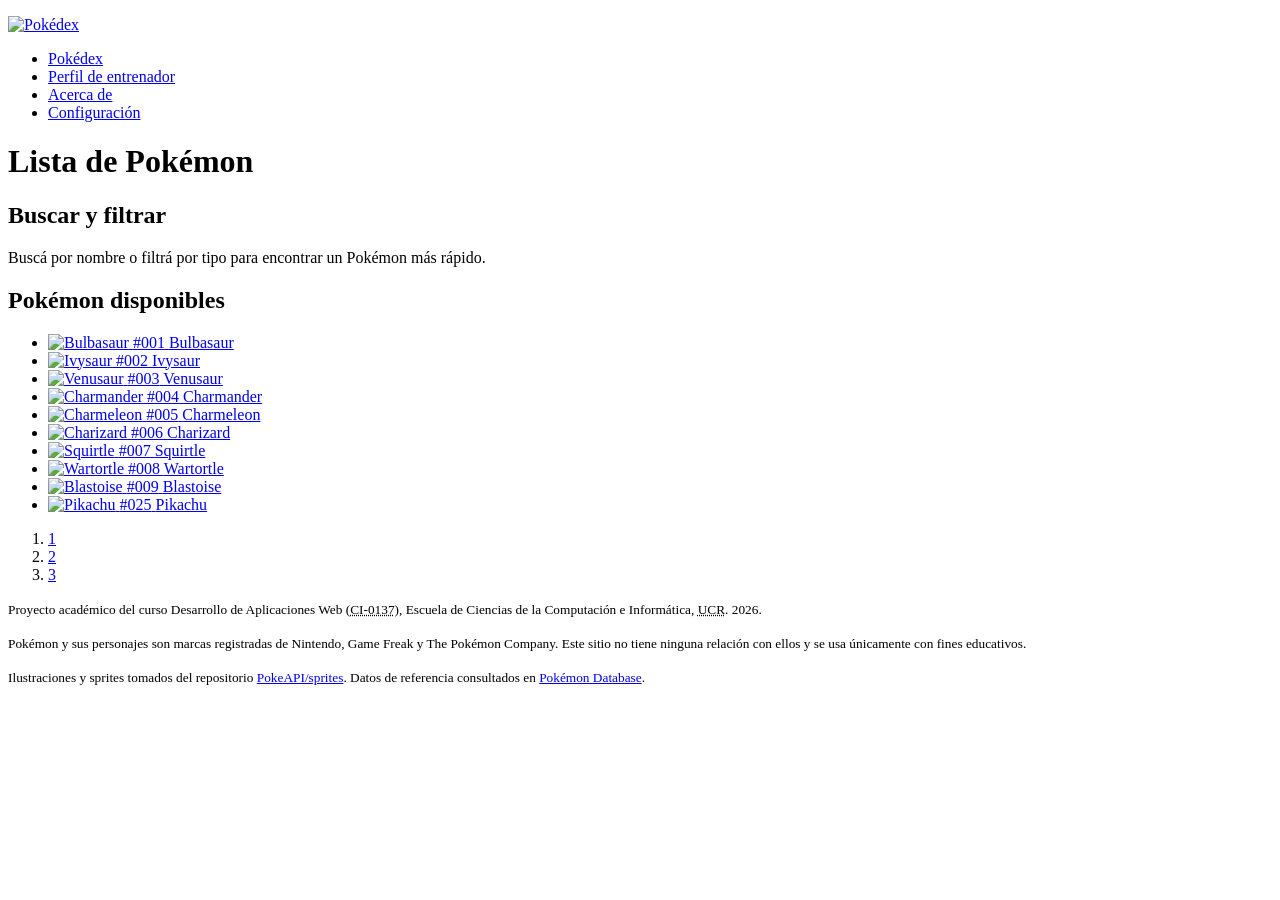
==== index.html @ 05eb09c8 "Merge remote-tracking branch 'upstream/main'" ====
<!DOCTYPE html>
<html lang="es">

<head>
  <meta charset="UTF-8">
  <meta name="viewport" content="width=device-width, initial-scale=1">
  <title>Pokédex - Lista de Pokémon</title>

  <!-- Favicon en tres formatos: SVG y PNG se declaran aquí; el .ico vive en la raíz y el navegador lo pide solo, sin <link> -->
  <link rel="icon" type="image/svg+xml" href="assets/pokeball.svg">
  <link rel="icon" type="image/png" href="assets/pokeball.png">
</head>

<body>
  <header>
    <p>
      <a class="logo" href="./">
        <img src="assets/logo-pokedex.svg" alt="Pokédex" width="240" height="64">
      </a>
    </p>

    <nav>
      <!-- Enlaces de navegación principal del sitio -->
      <ul>
        <li><a href="./" accesskey="p">Pokédex</a></li>
        <li><a href="perfil-entrenador.html">Perfil de entrenador</a></li>
        <li><a href="acerca-de.html">Acerca de</a></li>
        <li><a href="configuracion.html">Configuración</a></li>
      </ul>
    </nav>
  </header>

  <main>
    <h1>Lista de Pokémon</h1>

    <section id="buscador">
      <h2>Buscar y filtrar</h2>
      <p>Buscá por nombre o filtrá por tipo para encontrar un Pokémon más rápido.</p>
      <!-- Aqui va el formulario -->
      </search>
    </section>

    <section id="lista-pokemon">
      <h2>Pokémon disponibles</h2>

      <!-- Lista no ordenada: cada tarjeta es un enlace con una imagen (con su alt) y el nombre del Pokémon -->
      <ul>
        <li>
          <a href="detalle-pokemon-bulbasaur.html">
            <img src="assets/bulbasaur.png" alt="Bulbasaur" width="96" height="96">
            <span>#001</span>
            <span>Bulbasaur</span>
          </a>
        </li>

        <li>
          <a href="detalle-pokemon-ivysaur.html">
            <img src="assets/ivysaur.png" alt="Ivysaur" width="96" height="96">
            <span>#002</span>
            <span>Ivysaur</span>
          </a>
        </li>

        <li>
          <a href="detalle-pokemon-venusaur.html">
            <img src="assets/venusaur.png" alt="Venusaur" width="96" height="96">
            <span>#003</span>
            <span>Venusaur</span>
          </a>
        </li>

        <li>
          <a href="detalle-pokemon-charmander.html">
            <img src="assets/charmander.png" alt="Charmander" width="96" height="96">
            <span>#004</span>
            <span>Charmander</span>
          </a>
        </li>

        <li>
          <a href="detalle-pokemon-charmeleon.html">
            <img src="assets/charmeleon.png" alt="Charmeleon" width="96" height="96">
            <span>#005</span>
            <span>Charmeleon</span>
          </a>
        </li>

        <li>
          <a href="detalle-pokemon-charizard.html">
            <img src="assets/charizard.png" alt="Charizard" width="96" height="96">
            <span>#006</span>
            <span>Charizard</span>
          </a>
        </li>

        <li>
          <a href="detalle-pokemon-squirtle.html">
            <img src="assets/squirtle.png" alt="Squirtle" width="96" height="96">
            <span>#007</span>
            <span>Squirtle</span>
          </a>
        </li>

        <li>
          <a href="detalle-pokemon-wartortle.html">
            <img src="assets/wartortle.png" alt="Wartortle" width="96" height="96">
            <span>#008</span>
            <span>Wartortle</span>
          </a>
        </li>

        <li>
          <a href="detalle-pokemon-blastoise.html">
            <img src="assets/blastoise.png" alt="Blastoise" width="96" height="96">
            <span>#009</span>
            <span>Blastoise</span>
          </a>
        </li>

        <li>
          <a href="detalle-pokemon-pikachu.html">
            <img src="assets/pikachu.png" alt="Pikachu" width="96" height="96">
            <span>#025</span>
            <span>Pikachu</span>
          </a>
        </li>
      </ul>
    </section>

    <nav id="paginacion">
      <!-- Lista ordenada: a diferencia de la de arriba, aquí el orden sí importa -->
      <ol>
        <li><a href="./">1</a></li>
        <li><a href="#">2</a></li>
        <li><a href="#">3</a></li>
      </ol>
    </nav>
  </main>

  <footer>
    <!-- Elementos de texto con semántica especial: <abbr> marca una sigla junto a su expansión (title) y <time> da una fecha en formato legible por máquina (datetime) -->
    <p><small>Proyecto académico del curso Desarrollo de Aplicaciones Web
        (<abbr title="Curso de Informática 0137">CI-0137</abbr>),
        Escuela de Ciencias de la Computación e Informática,
        <abbr title="Universidad de Costa Rica">UCR</abbr>.
        <time datetime="2026">2026</time>.</small></p>

    <p><small>Pokémon y sus personajes son marcas registradas de Nintendo,
        Game Freak y The Pokémon Company. Este sitio no tiene ninguna relación con
        ellos y se usa únicamente con fines educativos.</small></p>

    <!-- Enlaces externos: target="_blank" abre en pestaña nueva y rel="noopener" evita que esa pestaña controle esta página -->
    <p><small>Ilustraciones y sprites tomados del repositorio
        <a href="https://github.com/PokeAPI/sprites" target="_blank" rel="noopener">PokeAPI/sprites</a>.
        Datos de referencia consultados en
        <a href="https://pokemondb.net/" target="_blank" rel="noopener">Pokémon Database</a>.</small></p>
  </footer>

</body>

</html>
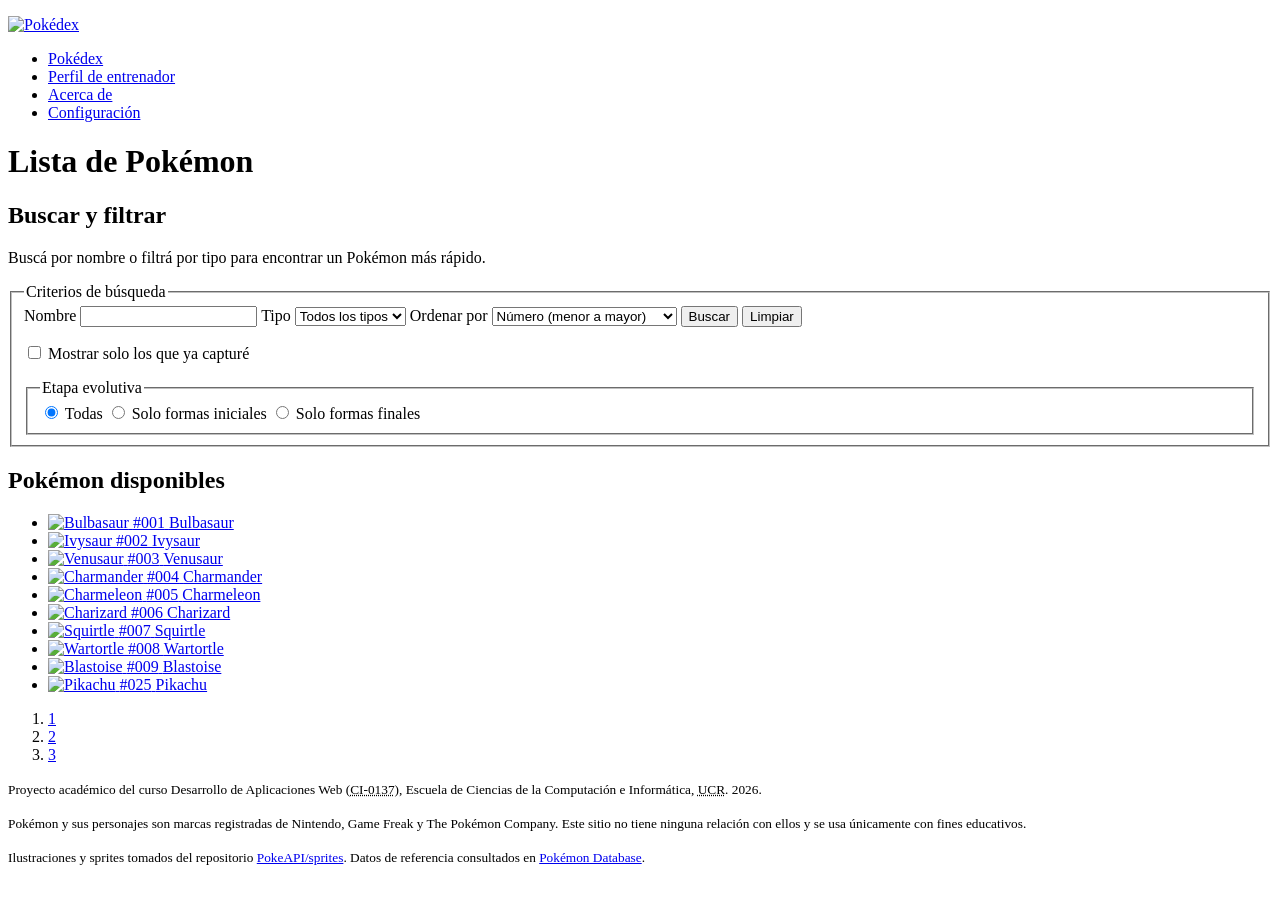
==== commit 7d27a182: "Merge remote-tracking branch 'upstream/main'" ====
--- a/index.html
+++ b/index.html
@@ -6,12 +6,13 @@
   <meta name="viewport" content="width=device-width, initial-scale=1">
   <title>Pokédex - Lista de Pokémon</title>
 
-  <!-- Favicon en tres formatos: SVG y PNG se declaran aquí; el .ico vive en la raíz y el navegador lo pide solo, sin <link> -->
   <link rel="icon" type="image/svg+xml" href="assets/pokeball.svg">
   <link rel="icon" type="image/png" href="assets/pokeball.png">
+  <!-- favicon.ico vive en la raiz: el navegador lo pide solo, sin <link> -->
 </head>
 
 <body>
+
   <header>
     <p>
       <a class="logo" href="./">
@@ -20,7 +21,6 @@
     </p>
 
     <nav>
-      <!-- Enlaces de navegación principal del sitio -->
       <ul>
         <li><a href="./" accesskey="p">Pokédex</a></li>
         <li><a href="perfil-entrenador.html">Perfil de entrenador</a></li>
@@ -36,100 +36,150 @@
     <section id="buscador">
       <h2>Buscar y filtrar</h2>
       <p>Buscá por nombre o filtrá por tipo para encontrar un Pokémon más rápido.</p>
-      <!-- Aqui va el formulario -->
+
+      <search>
+        <form class="buscador" action="./" method="get">
+          <fieldset>
+            <legend>Criterios de búsqueda</legend>
+
+            <label for="nombre">Nombre</label>
+            <input type="search" id="nombre" name="nombre">
+
+            <label for="tipo">Tipo</label>
+            <select id="tipo" name="tipo">
+              <option value="">Todos los tipos</option>
+              <option value="planta">Planta</option>
+              <option value="fuego">Fuego</option>
+              <option value="agua">Agua</option>
+              <option value="electrico">Eléctrico</option>
+              <option value="veneno">Veneno</option>
+              <option value="volador">Volador</option>
+            </select>
+
+            <label for="orden">Ordenar por</label>
+            <select id="orden" name="orden">
+              <option value="numero-asc" selected>Número (menor a mayor)</option>
+              <option value="numero-desc">Número (mayor a menor)</option>
+              <option value="nombre-asc">Nombre (A-Z)</option>
+              <option value="nombre-desc">Nombre (Z-A)</option>
+              <option value="tamano-desc">Tamaño (más alto primero)</option>
+              <option value="tamano-asc">Tamaño (más bajo primero)</option>
+            </select>
+
+            <button type="submit">Buscar</button>
+            <button type="reset">Limpiar</button>
+
+            <p>
+              <input type="checkbox" id="solo-capturados" name="solo-capturados" value="si">
+              <label for="solo-capturados">Mostrar solo los que ya capturé</label>
+            </p>
+
+            <fieldset>
+              <legend>Etapa evolutiva</legend>
+
+              <input type="radio" id="etapa-todas" name="etapa" value="todas" checked>
+              <label for="etapa-todas">Todas</label>
+
+              <input type="radio" id="etapa-inicial" name="etapa" value="inicial">
+              <label for="etapa-inicial">Solo formas iniciales</label>
+
+              <input type="radio" id="etapa-final" name="etapa" value="final">
+              <label for="etapa-final">Solo formas finales</label>
+            </fieldset>
+          </fieldset>
+        </form>
       </search>
     </section>
 
     <section id="lista-pokemon">
       <h2>Pokémon disponibles</h2>
 
-      <!-- Lista no ordenada: cada tarjeta es un enlace con una imagen (con su alt) y el nombre del Pokémon -->
-      <ul>
-        <li>
-          <a href="detalle-pokemon-bulbasaur.html">
-            <img src="assets/bulbasaur.png" alt="Bulbasaur" width="96" height="96">
-            <span>#001</span>
-            <span>Bulbasaur</span>
-          </a>
-        </li>
-
-        <li>
-          <a href="detalle-pokemon-ivysaur.html">
-            <img src="assets/ivysaur.png" alt="Ivysaur" width="96" height="96">
-            <span>#002</span>
-            <span>Ivysaur</span>
-          </a>
-        </li>
-
-        <li>
-          <a href="detalle-pokemon-venusaur.html">
-            <img src="assets/venusaur.png" alt="Venusaur" width="96" height="96">
-            <span>#003</span>
-            <span>Venusaur</span>
-          </a>
-        </li>
-
-        <li>
-          <a href="detalle-pokemon-charmander.html">
-            <img src="assets/charmander.png" alt="Charmander" width="96" height="96">
-            <span>#004</span>
-            <span>Charmander</span>
-          </a>
-        </li>
-
-        <li>
-          <a href="detalle-pokemon-charmeleon.html">
-            <img src="assets/charmeleon.png" alt="Charmeleon" width="96" height="96">
-            <span>#005</span>
-            <span>Charmeleon</span>
-          </a>
-        </li>
-
-        <li>
-          <a href="detalle-pokemon-charizard.html">
-            <img src="assets/charizard.png" alt="Charizard" width="96" height="96">
-            <span>#006</span>
-            <span>Charizard</span>
-          </a>
-        </li>
-
-        <li>
-          <a href="detalle-pokemon-squirtle.html">
-            <img src="assets/squirtle.png" alt="Squirtle" width="96" height="96">
-            <span>#007</span>
-            <span>Squirtle</span>
-          </a>
-        </li>
-
-        <li>
-          <a href="detalle-pokemon-wartortle.html">
-            <img src="assets/wartortle.png" alt="Wartortle" width="96" height="96">
-            <span>#008</span>
-            <span>Wartortle</span>
-          </a>
-        </li>
-
-        <li>
-          <a href="detalle-pokemon-blastoise.html">
-            <img src="assets/blastoise.png" alt="Blastoise" width="96" height="96">
-            <span>#009</span>
-            <span>Blastoise</span>
-          </a>
-        </li>
-
-        <li>
-          <a href="detalle-pokemon-pikachu.html">
-            <img src="assets/pikachu.png" alt="Pikachu" width="96" height="96">
-            <span>#025</span>
-            <span>Pikachu</span>
+      <ul class="pokemon-list">
+        <li class="pokemon-card">
+          <a class="pokemon-card__link" href="detalle-pokemon-bulbasaur.html">
+            <img class="pokemon-card__image" src="assets/bulbasaur.png" alt="Bulbasaur" width="96" height="96">
+            <span class="pokemon-card__number">#001</span>
+            <span class="pokemon-card__name">Bulbasaur</span>
+          </a>
+        </li>
+
+        <li class="pokemon-card">
+          <a class="pokemon-card__link" href="detalle-pokemon-ivysaur.html">
+            <img class="pokemon-card__image" src="assets/ivysaur.png" alt="Ivysaur" width="96" height="96">
+            <span class="pokemon-card__number">#002</span>
+            <span class="pokemon-card__name">Ivysaur</span>
+          </a>
+        </li>
+
+        <li class="pokemon-card">
+          <a class="pokemon-card__link" href="detalle-pokemon-venusaur.html">
+            <img class="pokemon-card__image" src="assets/venusaur.png" alt="Venusaur" width="96" height="96">
+            <span class="pokemon-card__number">#003</span>
+            <span class="pokemon-card__name">Venusaur</span>
+          </a>
+        </li>
+
+        <li class="pokemon-card">
+          <a class="pokemon-card__link" href="detalle-pokemon-charmander.html">
+            <img class="pokemon-card__image" src="assets/charmander.png" alt="Charmander" width="96" height="96">
+            <span class="pokemon-card__number">#004</span>
+            <span class="pokemon-card__name">Charmander</span>
+          </a>
+        </li>
+
+        <li class="pokemon-card">
+          <a class="pokemon-card__link" href="detalle-pokemon-charmeleon.html">
+            <img class="pokemon-card__image" src="assets/charmeleon.png" alt="Charmeleon" width="96" height="96">
+            <span class="pokemon-card__number">#005</span>
+            <span class="pokemon-card__name">Charmeleon</span>
+          </a>
+        </li>
+
+        <li class="pokemon-card">
+          <a class="pokemon-card__link" href="detalle-pokemon-charizard.html">
+            <img class="pokemon-card__image" src="assets/charizard.png" alt="Charizard" width="96" height="96">
+            <span class="pokemon-card__number">#006</span>
+            <span class="pokemon-card__name">Charizard</span>
+          </a>
+        </li>
+
+        <!-- Única ficha de detalle construida en clase. Las demás quedan de ejercicio. -->
+        <li class="pokemon-card">
+          <a class="pokemon-card__link" href="detalle-pokemon-squirtle.html">
+            <img class="pokemon-card__image" src="assets/squirtle.png" alt="Squirtle" width="96" height="96">
+            <span class="pokemon-card__number">#007</span>
+            <span class="pokemon-card__name">Squirtle</span>
+          </a>
+        </li>
+
+        <li class="pokemon-card">
+          <a class="pokemon-card__link" href="detalle-pokemon-wartortle.html">
+            <img class="pokemon-card__image" src="assets/wartortle.png" alt="Wartortle" width="96" height="96">
+            <span class="pokemon-card__number">#008</span>
+            <span class="pokemon-card__name">Wartortle</span>
+          </a>
+        </li>
+
+        <li class="pokemon-card">
+          <a class="pokemon-card__link" href="detalle-pokemon-blastoise.html">
+            <img class="pokemon-card__image" src="assets/blastoise.png" alt="Blastoise" width="96" height="96">
+            <span class="pokemon-card__number">#009</span>
+            <span class="pokemon-card__name">Blastoise</span>
+          </a>
+        </li>
+
+        <li class="pokemon-card">
+          <a class="pokemon-card__link" href="detalle-pokemon-pikachu.html">
+            <img class="pokemon-card__image" src="assets/pikachu.png" alt="Pikachu" width="96" height="96">
+            <span class="pokemon-card__number">#025</span>
+            <span class="pokemon-card__name">Pikachu</span>
           </a>
         </li>
       </ul>
     </section>
 
     <nav id="paginacion">
-      <!-- Lista ordenada: a diferencia de la de arriba, aquí el orden sí importa -->
-      <ol>
+      <ol class="paginacion">
         <li><a href="./">1</a></li>
         <li><a href="#">2</a></li>
         <li><a href="#">3</a></li>
@@ -138,7 +188,6 @@
   </main>
 
   <footer>
-    <!-- Elementos de texto con semántica especial: <abbr> marca una sigla junto a su expansión (title) y <time> da una fecha en formato legible por máquina (datetime) -->
     <p><small>Proyecto académico del curso Desarrollo de Aplicaciones Web
         (<abbr title="Curso de Informática 0137">CI-0137</abbr>),
         Escuela de Ciencias de la Computación e Informática,
@@ -149,7 +198,6 @@
         Game Freak y The Pokémon Company. Este sitio no tiene ninguna relación con
         ellos y se usa únicamente con fines educativos.</small></p>
 
-    <!-- Enlaces externos: target="_blank" abre en pestaña nueva y rel="noopener" evita que esa pestaña controle esta página -->
     <p><small>Ilustraciones y sprites tomados del repositorio
         <a href="https://github.com/PokeAPI/sprites" target="_blank" rel="noopener">PokeAPI/sprites</a>.
         Datos de referencia consultados en
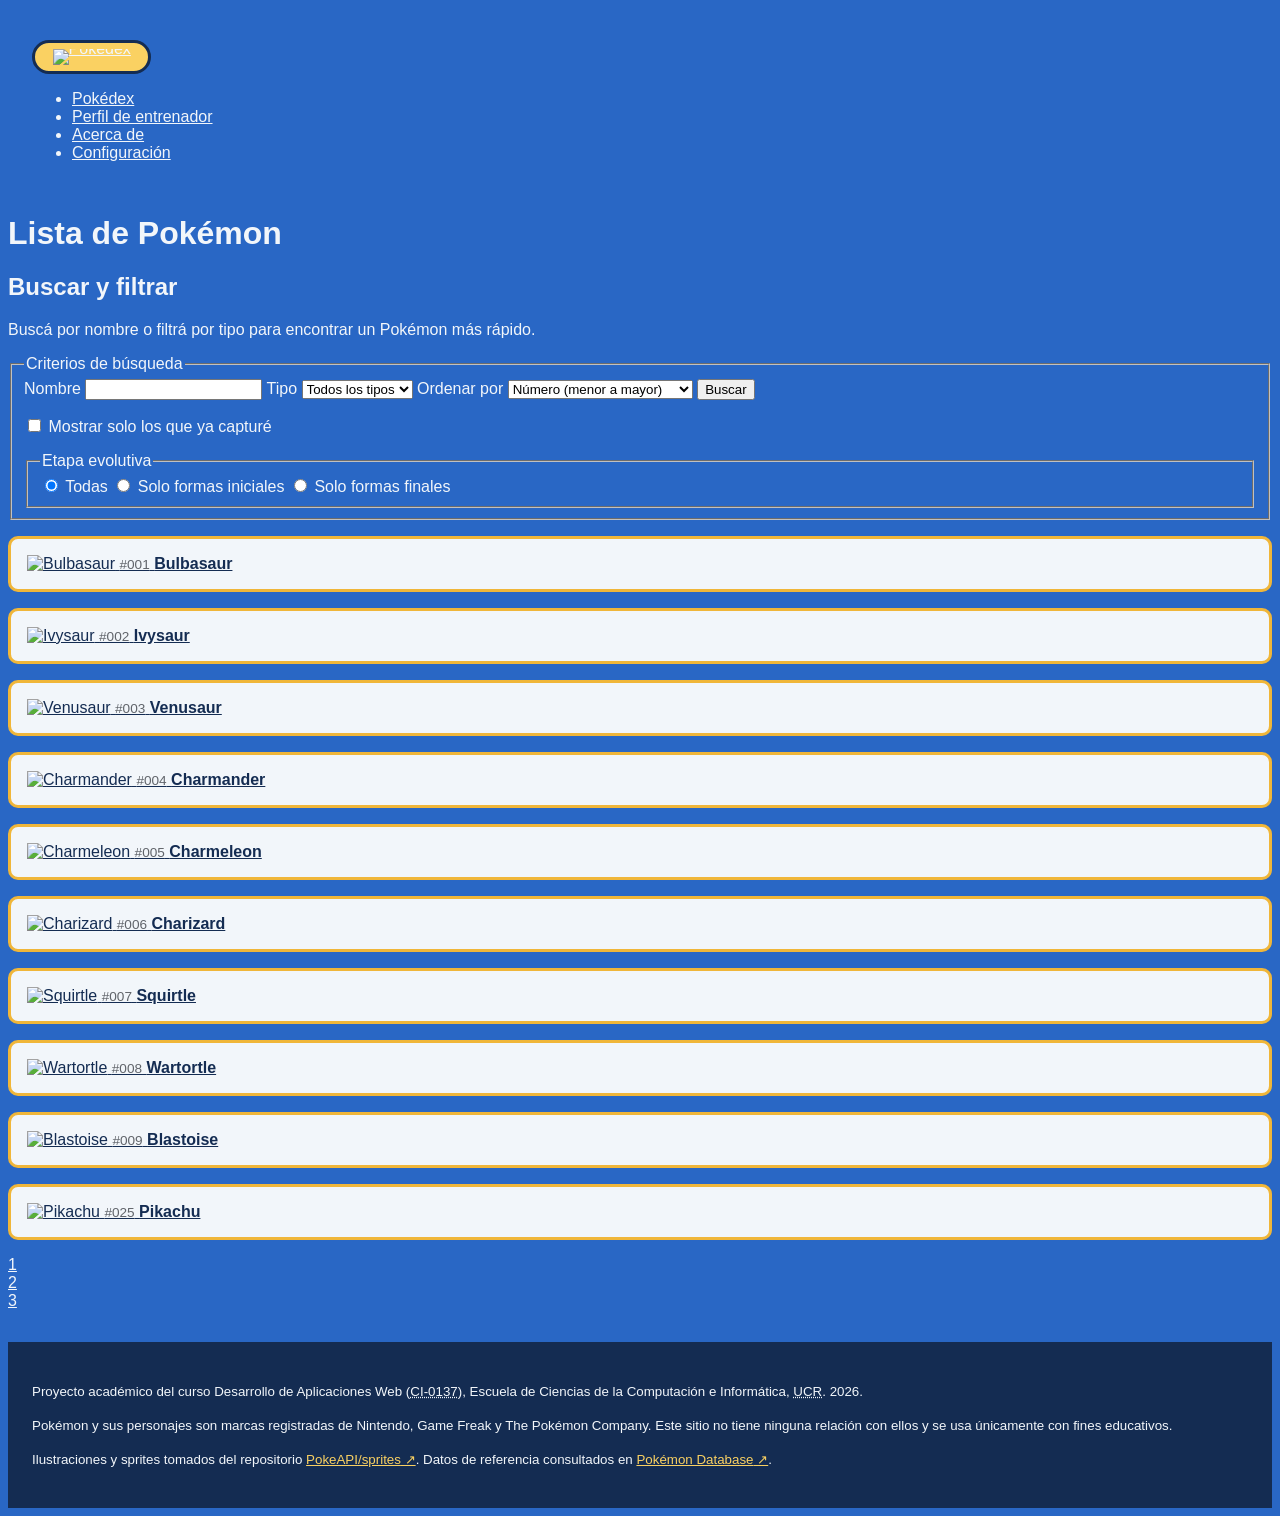
==== commit b56256eb: "Merge remote-tracking branch 'upstream/main'" ====
--- a/index.html
+++ b/index.html
@@ -9,6 +9,11 @@
   <link rel="icon" type="image/svg+xml" href="assets/pokeball.svg">
   <link rel="icon" type="image/png" href="assets/pokeball.png">
   <!-- favicon.ico vive en la raiz: el navegador lo pide solo, sin <link> -->
+
+  <!-- Hoja de estilos del sitio. Mismo elemento <link> que el favicon;
+       lo que cambia es rel, que dice qué relación tiene el archivo con el documento. -->
+  <link rel="stylesheet" href="tokens.css">
+  <link rel="stylesheet" href="styles.css">
 </head>
 
 <body>
@@ -33,7 +38,7 @@
   <main>
     <h1>Lista de Pokémon</h1>
 
-    <section id="buscador">
+    <section id="buscador" class="buscador">
       <h2>Buscar y filtrar</h2>
       <p>Buscá por nombre o filtrá por tipo para encontrar un Pokémon más rápido.</p>
 
@@ -67,7 +72,6 @@
             </select>
 
             <button type="submit">Buscar</button>
-            <button type="reset">Limpiar</button>
 
             <p>
               <input type="checkbox" id="solo-capturados" name="solo-capturados" value="si">
@@ -92,8 +96,6 @@
     </section>
 
     <section id="lista-pokemon">
-      <h2>Pokémon disponibles</h2>
-
       <ul class="pokemon-list">
         <li class="pokemon-card">
           <a class="pokemon-card__link" href="detalle-pokemon-bulbasaur.html">
@@ -143,7 +145,6 @@
           </a>
         </li>
 
-        <!-- Única ficha de detalle construida en clase. Las demás quedan de ejercicio. -->
         <li class="pokemon-card">
           <a class="pokemon-card__link" href="detalle-pokemon-squirtle.html">
             <img class="pokemon-card__image" src="assets/squirtle.png" alt="Squirtle" width="96" height="96">
--- a/tokens.css
+++ b/tokens.css
@@ -0,0 +1,41 @@
+/* ==========================================================================
+   Pokédex — Paleta y medidas
+
+   Las variables se declaran una sola vez acá y se usan con var() en todo el
+   sitio. Cambiar un color del sitio entero = cambiar una línea de este
+   archivo.
+
+   Van en :root, que apunta al elemento <html>, porque las variables SE
+   HEREDAN: declaradas ahí quedan disponibles en toda la página.
+   Los nombres tienen que empezar con dos guiones.
+
+   Este archivo se enlaza ANTES que styles.css, porque styles.css lo necesita.
+   ========================================================================== */
+
+:root {
+
+  /* --- Colores del aparato --- */
+  --azul:           #2967C5;   /* fondo de la pantalla */
+  --navy:           #142C52;   /* barra inferior y texto sobre amarillo */
+  --amarillo:       #FAD162;   /* pastillas y encabezados */
+  --amarillo-borde: #F0B639;   /* borde de las tarjetas */
+  --crema:          #FDF0CE;   /* fondos suaves */
+  --blanco:         #F2F6FA;   /* fondo de tarjetas y texto sobre azul */
+  --rojo:           #DC2D1A;   /* botones de acción */
+  --pista:          #D6E0EB;   /* líneas y bordes tenues */
+
+  /* --- Medidas que se repiten --- */
+  --radio:          10px;      /* esquinas de tarjetas y paneles */
+  --radio-pastilla: 999px;     /* un radio absurdo siempre da la pastilla
+                                  perfecta, sin importar la altura */
+  --borde:          3px;       /* grosor del borde de las tarjetas */
+}
+
+/* Contraste verificado (el mínimo para texto normal es 4.5:1):
+     navy sobre crema ....... 12.3:1      blanco sobre azul ..... 5.5:1
+     navy sobre blanco ...... 12.8:1      blanco sobre rojo ..... 4.7:1
+     navy sobre amarillo ..... 9.5:1
+
+   El amarillo sobre azul da 3.7:1: sirve para bordes y texto grande, pero no
+   para texto normal. Por eso el amarillo se usa como fondo con texto navy
+   encima, nunca como color de letra sobre el azul. */
--- a/styles.css
+++ b/styles.css
@@ -0,0 +1,211 @@
+/* ==========================================================================
+   Pokédex — CI-0137
+   Hoja de estilos del sitio
+
+   Los colores y las medidas salen de tokens.css, que se enlaza antes que
+   este archivo.
+   ========================================================================== */
+
+
+/* --------------------------------------------------------------------------
+   1. Base
+   -------------------------------------------------------------------------- */
+
+/* El asterisco son todos los elementos; los dos pseudo-elementos se agregan
+   aparte porque el asterisco no los alcanza.
+
+   border-box hace que width incluya el relleno y el borde, en vez de medir
+   solo el contenido. Sin esto, una caja de width: 300px con padding: 20px y
+   border: 2px mide 344 en pantalla. */
+*,
+*::before,
+*::after {
+  box-sizing: border-box;
+}
+
+/* Estas tres propiedades se heredan: declaradas una vez en body bajan solas
+   a toda la página. Regla para acordarse: lo que tiene que ver con el texto
+   se hereda; lo que tiene que ver con la caja no. */
+body {
+  font-family: Verdana, Geneva, sans-serif;
+  background: var(--azul);
+  color: var(--blanco);
+}
+
+/* Los enlaces no toman el color de body: un valor heredado pierde contra
+   cualquier regla que apunte directamente al elemento, y la hoja del
+   navegador tiene una para "a". Hay que decírselo aparte. */
+a {
+  color: var(--blanco);
+}
+
+
+/* --------------------------------------------------------------------------
+   2. Logo
+   -------------------------------------------------------------------------- */
+
+/* La pastilla amarilla no está dentro de la imagen: la dibuja el CSS acá.
+
+   display: inline-block es necesario porque un enlace es un elemento de
+   línea, y a esos el relleno vertical no les agranda la caja: el amarillo se
+   derramaría sobre las líneas de arriba y abajo. inline-block se comporta
+   como caja sin dejar de acomodarse en la línea.
+
+   line-height: 0 saca el hueco que deja la línea base del texto debajo de la
+   imagen. Sin eso la pastilla se ve descentrada. */
+.logo {
+  display: inline-block;
+  background: var(--amarillo);
+  border: var(--borde) solid var(--navy);
+  border-radius: var(--radio-pastilla);
+  padding: 0.35rem 1.1rem;
+  line-height: 0;
+}
+
+
+/* --------------------------------------------------------------------------
+   3. Lista de Pokémon
+   -------------------------------------------------------------------------- */
+
+/* La viñeta y la sangría son dos cosas distintas que pone el navegador.
+   Quitar una no quita la otra. */
+.pokemon-list {
+  list-style: none;
+  padding-left: 0;
+}
+
+/* Las cuatro capas de la caja, en orden de adentro hacia afuera: contenido,
+   relleno, borde y margen.
+
+   El relleno está adentro y se pinta con el fondo; el margen está afuera y
+   siempre es transparente. Por eso el relleno separa el texto del borde, y el
+   margen separa una tarjeta de la siguiente.
+
+   Ojo: entre dos tarjetas no hay 2rem de separación sino 1rem. Los márgenes
+   verticales adyacentes no se suman, se fusionan y gana el mayor. A eso se le
+   llama colapso de márgenes, y es a propósito. */
+.pokemon-card {
+  background: var(--blanco);
+  color: var(--navy);
+  border: var(--borde) solid var(--amarillo-borde);
+  border-radius: var(--radio);
+  padding: 1rem;
+  margin-bottom: 1rem;
+}
+
+/* El color se hereda dentro de la tarjeta, pero el enlace no lo toma */
+.pokemon-card a {
+  color: var(--navy);
+}
+
+.pokemon-card__number {
+  color: #60646A;
+  font-size: 0.85rem;
+}
+
+.pokemon-card__name {
+  font-weight: bold;
+}
+
+/* La paginación ya lleva el número en el texto del enlace: el marcador del
+   <ol> lo estaba repitiendo. */
+.paginacion {
+  list-style: none;
+  padding-left: 0;
+}
+
+
+/* --------------------------------------------------------------------------
+   4. Tabla de estadísticas
+   -------------------------------------------------------------------------- */
+
+/* Por defecto cada celda tiene su propio borde y hay separación entre ellas,
+   así que donde dos celdas se tocan aparecen dos líneas. collapse las fusiona
+   en una sola. */
+.stats-table {
+  border-collapse: collapse;
+  background: var(--blanco);
+  color: var(--navy);
+}
+
+/* La coma es una lista de selectores: aplicá esto a los dos. */
+.stats-table th,
+.stats-table td {
+  border: 1px solid var(--pista);
+  padding: 0.5rem 0.75rem;
+  text-align: center;
+}
+
+.stats-table__total {
+  font-weight: bold;
+  background: var(--crema);
+}
+
+
+/* --------------------------------------------------------------------------
+   5. Encabezado y pie
+   -------------------------------------------------------------------------- */
+
+/* Sin clase: header y footer ya se identifican por su propia etiqueta. Esa es
+  la ventaja de haber usado HTML semántico en vez de div para todo. */
+header {
+  padding: 1rem 1.5rem;
+}
+
+/* Acá se ve la diferencia entre relleno y margen, porque hay fondo: el navy
+   llega hasta donde termina el relleno y se corta ahí; el margen queda
+   afuera, transparente. */
+footer {
+  background: var(--navy);
+  color: var(--blanco);
+  padding: 1.5rem;
+  margin-top: 2rem;
+}
+
+/* El pie tiene fondo oscuro y adentro hay enlaces: necesitan su propio color.
+   Cada vez que le cambies el fondo a una caja, revisá el texto de adentro. */
+footer a {
+  color: var(--amarillo);
+}
+
+
+/* --------------------------------------------------------------------------
+   6. Estados
+   -------------------------------------------------------------------------- */
+
+/* Una pseudo-clase selecciona un elemento que ya existe cuando está en cierto
+   estado, y lleva UN dos puntos. Un pseudo-elemento crea una caja nueva que
+   no está en el HTML, y lleva DOS.
+
+   :hover es el mouse encima. :focus-within es el foco del teclado en algo de
+   adentro, y hace falta porque quien navega con teclado no tiene puntero: sin
+   esta regla, esa persona nunca sabe dónde está parada. */
+.pokemon-card:hover,
+.pokemon-card:focus-within {
+  border-color: var(--navy);
+  background: var(--crema);
+}
+
+.pokemon-card a:hover {
+  text-decoration: underline;
+}
+
+/* El anillo de foco nunca se quita sin poner algo en su lugar: es lo único
+   que le indica a una persona con teclado dónde está. */
+a:focus-visible {
+  outline: 3px solid var(--amarillo);
+  outline-offset: 2px;
+}
+
+/* Un pseudo-elemento: esta flecha no está en el HTML, la inventó el CSS.
+   content es obligatorio; sin él no se dibuja nada, aunque le pongas color.
+
+   Sirve para decoración, nunca para información que haga falta entender: los
+   lectores de pantalla a veces leen el content y a veces no, según el
+   navegador. Acá la flecha solo refuerza algo que el texto ya dice.
+
+   El selector entre corchetes busca por atributo: los enlaces que abren en
+   pestaña nueva. */
+a[target="_blank"]::after {
+  content: " ↗";
+}
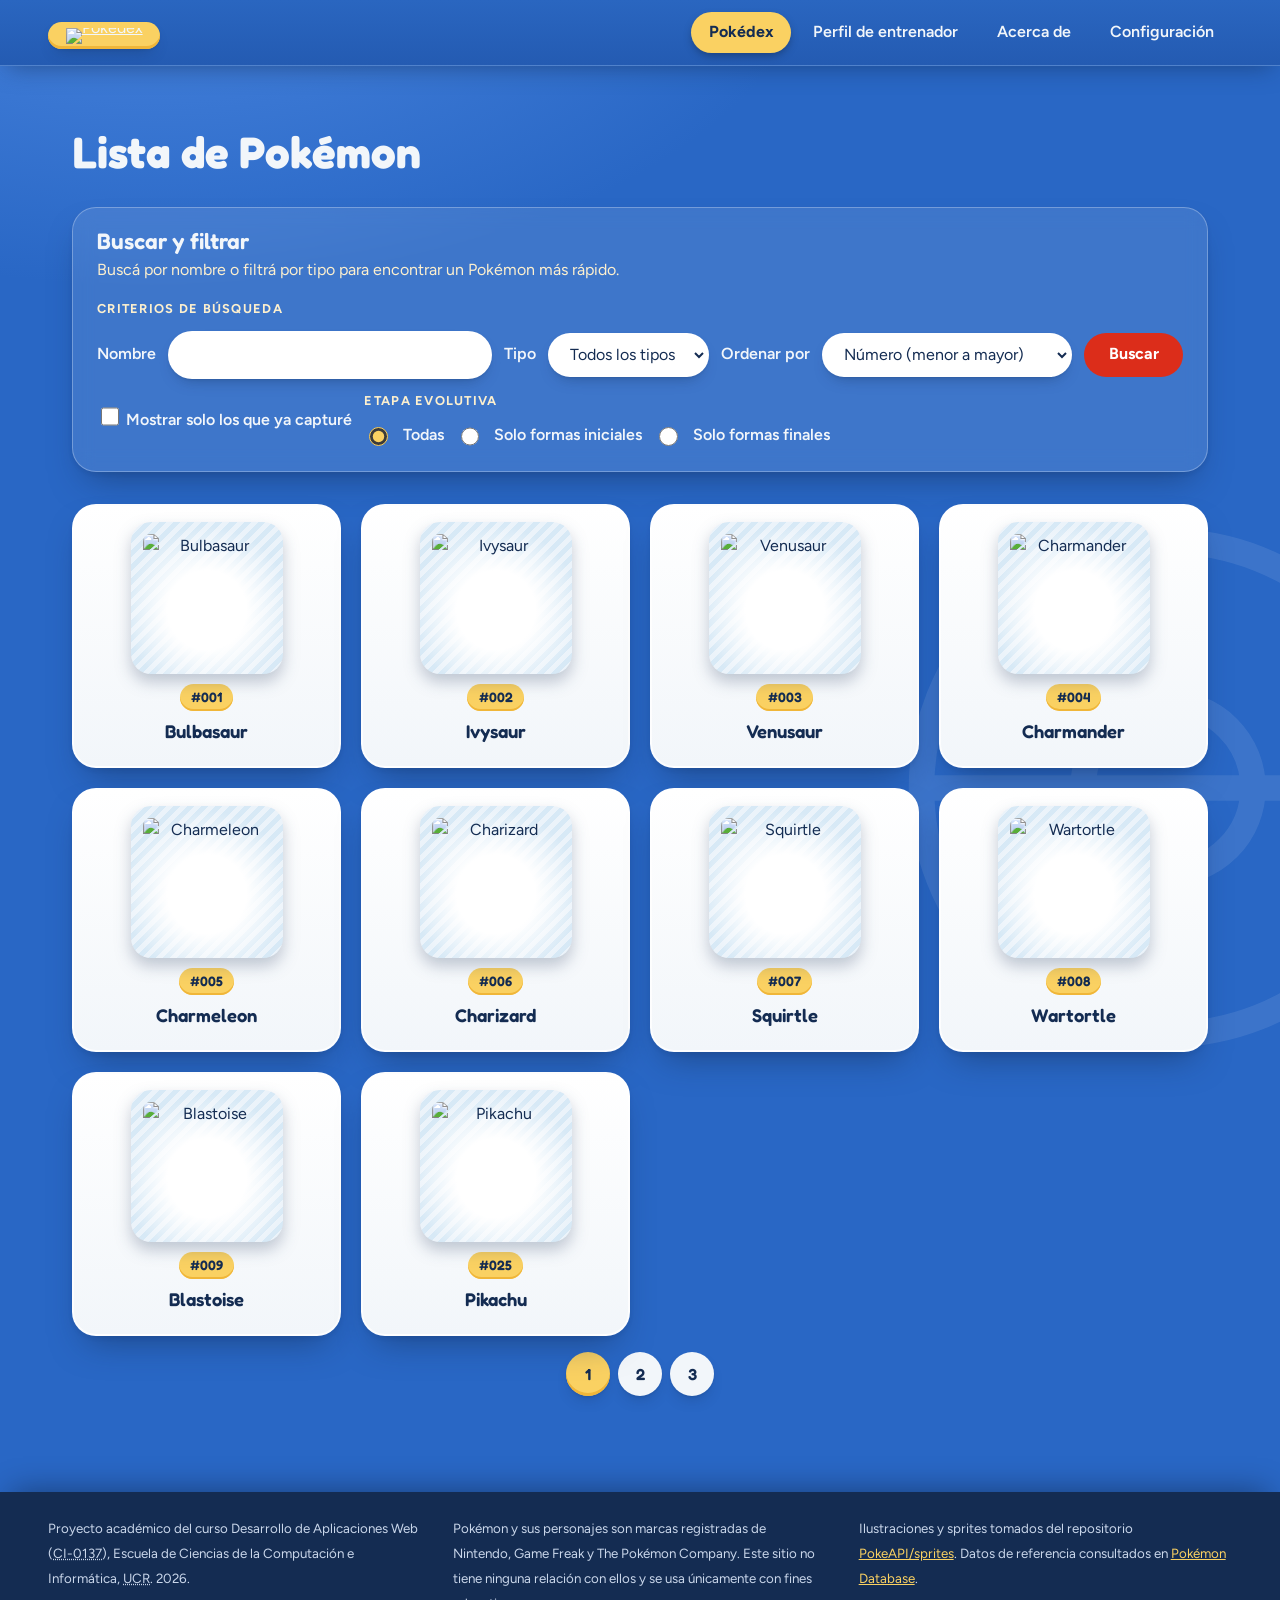
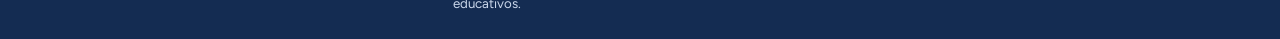
==== commit 746dc141: "update styles" ====
--- a/index.html
+++ b/index.html
@@ -1,210 +1,257 @@
 <!DOCTYPE html>
 <html lang="es">
 
-<head>
-  <meta charset="UTF-8">
-  <meta name="viewport" content="width=device-width, initial-scale=1">
-  <title>Pokédex - Lista de Pokémon</title>
-
-  <link rel="icon" type="image/svg+xml" href="assets/pokeball.svg">
-  <link rel="icon" type="image/png" href="assets/pokeball.png">
-  <!-- favicon.ico vive en la raiz: el navegador lo pide solo, sin <link> -->
-
-  <!-- Hoja de estilos del sitio. Mismo elemento <link> que el favicon;
-       lo que cambia es rel, que dice qué relación tiene el archivo con el documento. -->
-  <link rel="stylesheet" href="tokens.css">
-  <link rel="stylesheet" href="styles.css">
-</head>
-
-<body>
-
-  <header>
-    <p>
-      <a class="logo" href="./">
-        <img src="assets/logo-pokedex.svg" alt="Pokédex" width="240" height="64">
-      </a>
-    </p>
-
-    <nav>
-      <ul>
-        <li><a href="./" accesskey="p">Pokédex</a></li>
-        <li><a href="perfil-entrenador.html">Perfil de entrenador</a></li>
-        <li><a href="acerca-de.html">Acerca de</a></li>
-        <li><a href="configuracion.html">Configuración</a></li>
-      </ul>
-    </nav>
-  </header>
-
-  <main>
-    <h1>Lista de Pokémon</h1>
-
-    <section id="buscador" class="buscador">
-      <h2>Buscar y filtrar</h2>
-      <p>Buscá por nombre o filtrá por tipo para encontrar un Pokémon más rápido.</p>
-
-      <search>
-        <form class="buscador" action="./" method="get">
-          <fieldset>
-            <legend>Criterios de búsqueda</legend>
-
-            <label for="nombre">Nombre</label>
-            <input type="search" id="nombre" name="nombre">
-
-            <label for="tipo">Tipo</label>
-            <select id="tipo" name="tipo">
-              <option value="">Todos los tipos</option>
-              <option value="planta">Planta</option>
-              <option value="fuego">Fuego</option>
-              <option value="agua">Agua</option>
-              <option value="electrico">Eléctrico</option>
-              <option value="veneno">Veneno</option>
-              <option value="volador">Volador</option>
-            </select>
-
-            <label for="orden">Ordenar por</label>
-            <select id="orden" name="orden">
-              <option value="numero-asc" selected>Número (menor a mayor)</option>
-              <option value="numero-desc">Número (mayor a menor)</option>
-              <option value="nombre-asc">Nombre (A-Z)</option>
-              <option value="nombre-desc">Nombre (Z-A)</option>
-              <option value="tamano-desc">Tamaño (más alto primero)</option>
-              <option value="tamano-asc">Tamaño (más bajo primero)</option>
-            </select>
-
-            <button type="submit">Buscar</button>
-
-            <p>
-              <input type="checkbox" id="solo-capturados" name="solo-capturados" value="si">
-              <label for="solo-capturados">Mostrar solo los que ya capturé</label>
-            </p>
-
+  <head>
+    <meta charset="UTF-8">
+    <meta name="viewport" content="width=device-width, initial-scale=1">
+    <title>Pokédex - Lista de Pokémon</title>
+
+    <link rel="icon" type="image/svg+xml" href="assets/pokeball.svg">
+    <link rel="icon" type="image/png" href="assets/pokeball.png">
+    <!-- favicon.ico vive en la raiz: el navegador lo pide solo, sin <link> -->
+
+    <!-- Hoja de estilos del sitio. Mismo elemento <link> que el favicon;
+        lo que cambia es rel, que dice qué relación tiene el archivo con el documento. -->
+    <!-- Tipografías (Google Fonts): Fredoka para títulos y Figtree para el texto.
+        preconnect abre la conexión con anticipación para que la fuente llegue antes.
+        display=swap muestra el texto enseguida con la fuente de respaldo y la cambia al llegar. -->
+    <link rel="preconnect" href="https://fonts.googleapis.com">
+    <link rel="preconnect" href="https://fonts.gstatic.com" crossorigin>
+    <link rel="stylesheet" href="https://fonts.googleapis.com/css2?family=Figtree:wght@400;500;600;700&family=Fredoka:wght@500;600;700&display=swap">
+
+    <link rel="stylesheet" href="tokens.css">
+    <link rel="stylesheet" href="styles.css">
+  </head>
+
+  <body>
+
+    <header>
+      <p>
+        <a class="logo" href="./">
+          <img src="assets/logo-pokedex.svg" alt="Pokédex" width="156" height="40">
+        </a>
+      </p>
+
+      <!--
+        Menú principal del sitio. Se usa <nav> porque es un bloque de navegación,
+        y adentro una lista <ul> (no ordenada) porque el orden de estos enlaces
+        no importa para el significado, solo para el diseño.
+        Cada enlace <a> lleva a otra página (cambia la URL); no confundir con
+        un <button>, que sirve para ejecutar una acción en la misma página
+        (como enviar un formulario), no para navegar.
+      -->
+      <nav>
+        <ul>
+          <li><a href="./" accesskey="p" aria-current="page">Pokédex</a></li>
+          <li><a href="perfil-entrenador.html">Perfil de entrenador</a></li>
+          <li><a href="acerca-de.html">Acerca de</a></li>
+          <li><a href="configuracion.html">Configuración</a></li>
+        </ul>
+      </nav>
+    </header>
+
+    <main>
+      <h1>Lista de Pokémon</h1>
+
+      <section id="buscador" class="buscador">
+        <h2>Buscar y filtrar</h2>
+        <p>Buscá por nombre o filtrá por tipo para encontrar un Pokémon más rápido.</p>
+
+        <!--
+          <search> es un elemento semántico: le dice al navegador "aquí adentro
+          hay un buscador". El formulario usa method="get" porque solo estamos
+          pidiendo datos filtrados (no modificando nada en un servidor); por eso
+          los valores del formulario van a aparecer en la URL cuando se envíe.
+        -->
+        <search>
+          <form class="buscador" action="./" method="get">
+            <!-- <fieldset> agrupa campos relacionados y <legend> le pone
+                un título al grupo, para que quede claro (y accesible con
+                lectores de pantalla) que todo esto es "una sola sección". -->
             <fieldset>
-              <legend>Etapa evolutiva</legend>
-
-              <input type="radio" id="etapa-todas" name="etapa" value="todas" checked>
-              <label for="etapa-todas">Todas</label>
-
-              <input type="radio" id="etapa-inicial" name="etapa" value="inicial">
-              <label for="etapa-inicial">Solo formas iniciales</label>
-
-              <input type="radio" id="etapa-final" name="etapa" value="final">
-              <label for="etapa-final">Solo formas finales</label>
+              <legend>Criterios de búsqueda</legend>
+
+              <!-- <label for="nombre"> conecta este texto con el input de abajo
+                  (mismo id). Así, al hacer clic en la palabra "Nombre" también
+                  se activa el campo, y los lectores de pantalla lo anuncian bien. -->
+              <label for="nombre">Nombre</label>
+              <input type="search" id="nombre" name="nombre">
+
+              <!-- <select> sirve cuando el usuario debe escoger UNA opción entre
+                  varias ya definidas por nosotros (no puede escribir libre). -->
+              <label for="tipo">Tipo</label>
+              <select id="tipo" name="tipo">
+                <option value="">Todos los tipos</option>
+                <option value="planta">Planta</option>
+                <option value="fuego">Fuego</option>
+                <option value="agua">Agua</option>
+                <option value="electrico">Eléctrico</option>
+                <option value="veneno">Veneno</option>
+                <option value="volador">Volador</option>
+              </select>
+
+              <label for="orden">Ordenar por</label>
+              <select id="orden" name="orden">
+                <option value="numero-asc" selected>Número (menor a mayor)</option>
+                <option value="numero-desc">Número (mayor a menor)</option>
+                <option value="nombre-asc">Nombre (A-Z)</option>
+                <option value="nombre-desc">Nombre (Z-A)</option>
+                <option value="tamano-desc">Tamaño (más alto primero)</option>
+                <option value="tamano-asc">Tamaño (más bajo primero)</option>
+              </select>
+
+              <!-- Este <button type="submit"> SÍ es un botón real: su trabajo es
+                  enviar el formulario, no llevar a otra página. Por eso no es
+                  un <a>, aunque visualmente se le pueda poner apariencia de enlace. -->
+              <button type="submit" class="boton boton--rojo">Buscar</button>
+
+              <!-- Checkbox: se puede marcar o desmarcar de forma independiente,
+                  sin afectar a otros campos. Sirve para opciones de "sí o no". -->
+              <p>
+                <input type="checkbox" id="solo-capturados" name="solo-capturados" value="si">
+                <label for="solo-capturados">Mostrar solo los que ya capturé</label>
+              </p>
+
+              <!-- Radio buttons: al compartir el mismo name="etapa", el navegador
+                  permite marcar solo UNO de los tres a la vez (son mutuamente
+                  excluyentes). Por eso sirven para "elegir una sola opción",
+                  a diferencia del checkbox de arriba. -->
+              <fieldset>
+                <legend>Etapa evolutiva</legend>
+
+                <input type="radio" id="etapa-todas" name="etapa" value="todas" checked>
+                <label for="etapa-todas">Todas</label>
+
+                <input type="radio" id="etapa-inicial" name="etapa" value="inicial">
+                <label for="etapa-inicial">Solo formas iniciales</label>
+
+                <input type="radio" id="etapa-final" name="etapa" value="final">
+                <label for="etapa-final">Solo formas finales</label>
+              </fieldset>
             </fieldset>
-          </fieldset>
-        </form>
-      </search>
-    </section>
-
-    <section id="lista-pokemon">
-      <ul class="pokemon-list">
-        <li class="pokemon-card">
-          <a class="pokemon-card__link" href="detalle-pokemon-bulbasaur.html">
-            <img class="pokemon-card__image" src="assets/bulbasaur.png" alt="Bulbasaur" width="96" height="96">
-            <span class="pokemon-card__number">#001</span>
-            <span class="pokemon-card__name">Bulbasaur</span>
-          </a>
-        </li>
-
-        <li class="pokemon-card">
-          <a class="pokemon-card__link" href="detalle-pokemon-ivysaur.html">
-            <img class="pokemon-card__image" src="assets/ivysaur.png" alt="Ivysaur" width="96" height="96">
-            <span class="pokemon-card__number">#002</span>
-            <span class="pokemon-card__name">Ivysaur</span>
-          </a>
-        </li>
-
-        <li class="pokemon-card">
-          <a class="pokemon-card__link" href="detalle-pokemon-venusaur.html">
-            <img class="pokemon-card__image" src="assets/venusaur.png" alt="Venusaur" width="96" height="96">
-            <span class="pokemon-card__number">#003</span>
-            <span class="pokemon-card__name">Venusaur</span>
-          </a>
-        </li>
-
-        <li class="pokemon-card">
-          <a class="pokemon-card__link" href="detalle-pokemon-charmander.html">
-            <img class="pokemon-card__image" src="assets/charmander.png" alt="Charmander" width="96" height="96">
-            <span class="pokemon-card__number">#004</span>
-            <span class="pokemon-card__name">Charmander</span>
-          </a>
-        </li>
-
-        <li class="pokemon-card">
-          <a class="pokemon-card__link" href="detalle-pokemon-charmeleon.html">
-            <img class="pokemon-card__image" src="assets/charmeleon.png" alt="Charmeleon" width="96" height="96">
-            <span class="pokemon-card__number">#005</span>
-            <span class="pokemon-card__name">Charmeleon</span>
-          </a>
-        </li>
-
-        <li class="pokemon-card">
-          <a class="pokemon-card__link" href="detalle-pokemon-charizard.html">
-            <img class="pokemon-card__image" src="assets/charizard.png" alt="Charizard" width="96" height="96">
-            <span class="pokemon-card__number">#006</span>
-            <span class="pokemon-card__name">Charizard</span>
-          </a>
-        </li>
-
-        <li class="pokemon-card">
-          <a class="pokemon-card__link" href="detalle-pokemon-squirtle.html">
-            <img class="pokemon-card__image" src="assets/squirtle.png" alt="Squirtle" width="96" height="96">
-            <span class="pokemon-card__number">#007</span>
-            <span class="pokemon-card__name">Squirtle</span>
-          </a>
-        </li>
-
-        <li class="pokemon-card">
-          <a class="pokemon-card__link" href="detalle-pokemon-wartortle.html">
-            <img class="pokemon-card__image" src="assets/wartortle.png" alt="Wartortle" width="96" height="96">
-            <span class="pokemon-card__number">#008</span>
-            <span class="pokemon-card__name">Wartortle</span>
-          </a>
-        </li>
-
-        <li class="pokemon-card">
-          <a class="pokemon-card__link" href="detalle-pokemon-blastoise.html">
-            <img class="pokemon-card__image" src="assets/blastoise.png" alt="Blastoise" width="96" height="96">
-            <span class="pokemon-card__number">#009</span>
-            <span class="pokemon-card__name">Blastoise</span>
-          </a>
-        </li>
-
-        <li class="pokemon-card">
-          <a class="pokemon-card__link" href="detalle-pokemon-pikachu.html">
-            <img class="pokemon-card__image" src="assets/pikachu.png" alt="Pikachu" width="96" height="96">
-            <span class="pokemon-card__number">#025</span>
-            <span class="pokemon-card__name">Pikachu</span>
-          </a>
-        </li>
-      </ul>
-    </section>
-
-    <nav id="paginacion">
-      <ol class="paginacion">
-        <li><a href="./">1</a></li>
-        <li><a href="#">2</a></li>
-        <li><a href="#">3</a></li>
-      </ol>
-    </nav>
-  </main>
-
-  <footer>
-    <p><small>Proyecto académico del curso Desarrollo de Aplicaciones Web
-        (<abbr title="Curso de Informática 0137">CI-0137</abbr>),
-        Escuela de Ciencias de la Computación e Informática,
-        <abbr title="Universidad de Costa Rica">UCR</abbr>.
-        <time datetime="2026">2026</time>.</small></p>
-
-    <p><small>Pokémon y sus personajes son marcas registradas de Nintendo,
-        Game Freak y The Pokémon Company. Este sitio no tiene ninguna relación con
-        ellos y se usa únicamente con fines educativos.</small></p>
-
-    <p><small>Ilustraciones y sprites tomados del repositorio
-        <a href="https://github.com/PokeAPI/sprites" target="_blank" rel="noopener">PokeAPI/sprites</a>.
-        Datos de referencia consultados en
-        <a href="https://pokemondb.net/" target="_blank" rel="noopener">Pokémon Database</a>.</small></p>
-  </footer>
-
-</body>
+          </form>
+        </search>
+      </section>
+
+      <section id="lista-pokemon">
+        <!-- Lista no ordenada (<ul>): el orden en que aparecen las tarjetas
+            no cambia el significado de la lista, solo el diseño. Cada tarjeta
+            es un <a> que envuelve toda la tarjeta, así que hacer clic en
+            cualquier parte (imagen, número o nombre) lleva al detalle. -->
+        <ul class="pokemon-list">
+          <li class="pokemon-card">
+            <a class="pokemon-card__link" href="detalle-pokemon-bulbasaur.html">
+              <img class="pokemon-card__image" src="assets/bulbasaur.png" alt="Bulbasaur" width="96" height="96">
+              <span class="pokemon-card__number">#001</span>
+              <span class="pokemon-card__name">Bulbasaur</span>
+            </a>
+          </li>
+
+          <li class="pokemon-card">
+            <a class="pokemon-card__link" href="detalle-pokemon-ivysaur.html">
+              <img class="pokemon-card__image" src="assets/ivysaur.png" alt="Ivysaur" width="96" height="96">
+              <span class="pokemon-card__number">#002</span>
+              <span class="pokemon-card__name">Ivysaur</span>
+            </a>
+          </li>
+
+          <li class="pokemon-card">
+            <a class="pokemon-card__link" href="detalle-pokemon-venusaur.html">
+              <img class="pokemon-card__image" src="assets/venusaur.png" alt="Venusaur" width="96" height="96">
+              <span class="pokemon-card__number">#003</span>
+              <span class="pokemon-card__name">Venusaur</span>
+            </a>
+          </li>
+
+          <li class="pokemon-card">
+            <a class="pokemon-card__link" href="detalle-pokemon-charmander.html">
+              <img class="pokemon-card__image" src="assets/charmander.png" alt="Charmander" width="96" height="96">
+              <span class="pokemon-card__number">#004</span>
+              <span class="pokemon-card__name">Charmander</span>
+            </a>
+          </li>
+
+          <li class="pokemon-card">
+            <a class="pokemon-card__link" href="detalle-pokemon-charmeleon.html">
+              <img class="pokemon-card__image" src="assets/charmeleon.png" alt="Charmeleon" width="96" height="96">
+              <span class="pokemon-card__number">#005</span>
+              <span class="pokemon-card__name">Charmeleon</span>
+            </a>
+          </li>
+
+          <li class="pokemon-card">
+            <a class="pokemon-card__link" href="detalle-pokemon-charizard.html">
+              <img class="pokemon-card__image" src="assets/charizard.png" alt="Charizard" width="96" height="96">
+              <span class="pokemon-card__number">#006</span>
+              <span class="pokemon-card__name">Charizard</span>
+            </a>
+          </li>
+
+          <li class="pokemon-card">
+            <a class="pokemon-card__link" href="detalle-pokemon-squirtle.html">
+              <img class="pokemon-card__image" src="assets/squirtle.png" alt="Squirtle" width="96" height="96">
+              <span class="pokemon-card__number">#007</span>
+              <span class="pokemon-card__name">Squirtle</span>
+            </a>
+          </li>
+
+          <li class="pokemon-card">
+            <a class="pokemon-card__link" href="detalle-pokemon-wartortle.html">
+              <img class="pokemon-card__image" src="assets/wartortle.png" alt="Wartortle" width="96" height="96">
+              <span class="pokemon-card__number">#008</span>
+              <span class="pokemon-card__name">Wartortle</span>
+            </a>
+          </li>
+
+          <li class="pokemon-card">
+            <a class="pokemon-card__link" href="detalle-pokemon-blastoise.html">
+              <img class="pokemon-card__image" src="assets/blastoise.png" alt="Blastoise" width="96" height="96">
+              <span class="pokemon-card__number">#009</span>
+              <span class="pokemon-card__name">Blastoise</span>
+            </a>
+          </li>
+
+          <li class="pokemon-card">
+            <a class="pokemon-card__link" href="detalle-pokemon-pikachu.html">
+              <img class="pokemon-card__image" src="assets/pikachu.png" alt="Pikachu" width="96" height="96">
+              <span class="pokemon-card__number">#025</span>
+              <span class="pokemon-card__name">Pikachu</span>
+            </a>
+          </li>
+        </ul>
+      </section>
+
+      <!-- aria-current="page" marca la página actual: lo lee el lector de pantalla
+          y el CSS se engancha de ese mismo atributo para pintarla de amarillo. -->
+      <!-- Acá sí usamos <ol> (lista ordenada) en vez de <ul>: el orden de las
+          páginas SÍ tiene significado (la página 2 va después de la 1),
+          así que es el elemento correcto para esta lista. -->
+      <nav id="paginacion">
+        <ol class="paginacion">
+          <li><a href="./" aria-current="page">1</a></li>
+          <li><a href="#">2</a></li>
+          <li><a href="#">3</a></li>
+        </ol>
+      </nav>
+    </main>
+
+    <footer>
+      <p><small>Proyecto académico del curso Desarrollo de Aplicaciones Web
+          (<abbr title="Curso de Informática 0137">CI-0137</abbr>),
+          Escuela de Ciencias de la Computación e Informática,
+          <abbr title="Universidad de Costa Rica">UCR</abbr>.
+          <time datetime="2026">2026</time>.</small></p>
+
+      <p><small>Pokémon y sus personajes son marcas registradas de Nintendo,
+          Game Freak y The Pokémon Company. Este sitio no tiene ninguna relación con
+          ellos y se usa únicamente con fines educativos.</small></p>
+
+      <p><small>Ilustraciones y sprites tomados del repositorio
+          <a href="https://github.com/PokeAPI/sprites" target="_blank" rel="noopener">PokeAPI/sprites</a>.
+          Datos de referencia consultados en
+          <a href="https://pokemondb.net/" target="_blank" rel="noopener">Pokémon Database</a>.</small></p>
+    </footer>
+
+  </body>
 
 </html>
--- a/tokens.css
+++ b/tokens.css
@@ -1,41 +1,120 @@
 /* ==========================================================================
-   Pokédex — Paleta y medidas
+   Pokédex — CI-0137
+   Paleta y tokens del diseño
 
-   Las variables se declaran una sola vez acá y se usan con var() en todo el
-   sitio. Cambiar un color del sitio entero = cambiar una línea de este
-   archivo.
+   Los colores están extraídos directamente del mockup.
+   Se declaran una sola vez acá y se usan con var(--nombre) en todo el sitio.
+   Cambiar un color del sitio entero = cambiar una línea de este archivo.
 
-   Van en :root, que apunta al elemento <html>, porque las variables SE
-   HEREDAN: declaradas ahí quedan disponibles en toda la página.
-   Los nombres tienen que empezar con dos guiones.
-
-   Este archivo se enlaza ANTES que styles.css, porque styles.css lo necesita.
+   Versión "moderna": se mantienen TODOS los tokens originales y se agregan
+   los de tipografía, sombras, movimiento y superficies (secciones al final).
    ========================================================================== */
 
 :root {
 
-  /* --- Colores del aparato --- */
-  --azul:           #2967C5;   /* fondo de la pantalla */
-  --navy:           #142C52;   /* barra inferior y texto sobre amarillo */
-  --amarillo:       #FAD162;   /* pastillas y encabezados */
-  --amarillo-borde: #F0B639;   /* borde de las tarjetas */
-  --crema:          #FDF0CE;   /* fondos suaves */
-  --blanco:         #F2F6FA;   /* fondo de tarjetas y texto sobre azul */
-  --rojo:           #DC2D1A;   /* botones de acción */
-  --pista:          #D6E0EB;   /* líneas y bordes tenues */
+  /* --- Chrome del aparato ------------------------------------------------ */
+  --azul:           #2967C5;  /* fondo de la pantalla */
+  --azul-borde:     #245BB2;  /* borde del marco, un poco más oscuro */
+  --azul-claro:     #4A86E0;  /* brillo suave del fondo (solo decorativo) */
+  --navy:           #142C52;  /* barra inferior y textos sobre amarillo */
 
-  /* --- Medidas que se repiten --- */
-  --radio:          10px;      /* esquinas de tarjetas y paneles */
-  --radio-pastilla: 999px;     /* un radio absurdo siempre da la pastilla
-                                  perfecta, sin importar la altura */
-  --borde:          3px;       /* grosor del borde de las tarjetas */
+  --amarillo:       #FAD162;  /* pastillas y encabezados de panel */
+  --amarillo-borde: #F0B639;  /* borde de las tarjetas, más saturado */
+  --crema:          #FDF0CE;  /* paneles de fondo suave */
+
+  --rojo:           #DC2D1A;  /* botones de acción (oscurecido del mockup
+                                 para que el texto blanco cumpla contraste) */
+  --blanco:         #F2F6FA;  /* fondo de tarjetas y paneles */
+
+  /* --- Zona del sprite (las rayitas) ------------------------------------- */
+  --sprite-raya:    #D7E9F6;
+  --sprite-fondo:   #FFFFFF;
+
+  /* --- Barras de estadísticas ------------------------------------------- */
+  --pista:          #D6E0EB;  /* el carril vacío detrás de la barra */
+  --stat-ps:        #4BB976;
+  --stat-ataque:    #EC5F40;
+  --stat-defensa:   #5E9AEC;
+  --stat-velocidad: #F1B847;
+
+  /* --- Tipos de Pokémon --------------------------------------------------
+     Colores de las pastillas de tipo. Todos llevan texto blanco encima, y
+     todos fueron verificados: cada uno da al menos 4.5:1 de contraste con
+     blanco, que es el mínimo que pide la norma de accesibilidad para texto
+     normal. Si cambiás alguno, volvé a revisarlo. */
+  --tipo-planta:    #306947;
+  --tipo-fuego:     #B92F1F;
+  --tipo-agua:      #2967C5;
+  --tipo-electrico: #9D6B1A;
+  --tipo-veneno:    #6E46B8;
+  --tipo-hada:      #A52881;
+  --tipo-psiquico:  #A53462;
+  --tipo-roca:      #7F5E2E;
+  --tipo-normal:    #60646A;
+  --tipo-volador:   #3474C3;  /* no estaba en el mockup */
+  --tipo-bicho:     #5F7E1F;  /* no estaba en el mockup */
+  --tipo-hielo:     #2B7D8A;  /* no estaba en el mockup */
+
+  /* --- Medidas repetidas ------------------------------------------------- */
+  --radio:          10px;     /* esquinas de tarjetas y paneles */
+  --radio-pastilla: 999px;    /* esquinas de las pastillas: siempre redondas */
+  --borde:          3px;      /* grosor del borde de tarjetas */
+
+  /* ======================================================================
+     NUEVO — capa moderna
+     ====================================================================== */
+
+  /* --- Colores extra ----------------------------------------------------- */
+  --verde:          #2E8B57;  /* fondo del ícono de Estadísticas (solo
+                                 gráfico, no lleva texto encima) */
+  --tinta-suave:    #41557A;  /* texto secundario sobre blanco: 7.5:1 */
+  --linea:          #E3EAF3;  /* separadores finos dentro de tarjetas */
+
+  /* --- Tipografía -------------------------------------------------------
+     Fredoka (redondeada, amable) para títulos y números; Figtree (limpia,
+     muy legible) para el texto corrido. Se cargan desde Google Fonts en el
+     <head>; si no llegan, cae a la siguiente de la lista sin romper nada. */
+  --fuente-titulo: "Fredoka", "Trebuchet MS", system-ui, sans-serif;
+  --fuente-texto:  "Figtree", system-ui, "Segoe UI", sans-serif;
+
+  /* --- Radios más generosos ---------------------------------------------- */
+  --radio-lg:       24px;
+  --radio-xl:       30px;
+
+  /* --- Sombras: siempre en capas (una cercana + una lejana y difusa) ----- */
+  --sombra-1:  0 1px 2px rgba(20, 44, 82, .12),
+               0 8px 16px -8px rgba(20, 44, 82, .45);
+  --sombra-2:  0 2px 4px rgba(20, 44, 82, .10),
+               0 18px 34px -14px rgba(20, 44, 82, .55);
+  --sombra-3:  0 4px 8px rgba(10, 24, 48, .15),
+               0 34px 70px -20px rgba(10, 24, 48, .75);
+  --brillo:    inset 0 2px 0 rgba(255, 255, 255, .7);   /* filo de luz arriba */
+
+  /* --- Movimiento -------------------------------------------------------- */
+  --ease:      cubic-bezier(.2, .8, .2, 1);   /* arranca rápido, frena suave */
+  --dur:       220ms;
+
+  /* --- La zona del sprite (las "rayitas"), reutilizable ------------------ */
+  --sprite-zona:
+    radial-gradient(circle at 50% 58%, var(--sprite-fondo) 0, var(--sprite-fondo) 34%, transparent 72%),
+    repeating-linear-gradient(-45deg, var(--sprite-raya) 0 5px, #EBF3FA 5px 10px);
 }
 
-/* Contraste verificado (el mínimo para texto normal es 4.5:1):
-     navy sobre crema ....... 12.3:1      blanco sobre azul ..... 5.5:1
-     navy sobre blanco ...... 12.8:1      blanco sobre rojo ..... 4.7:1
-     navy sobre amarillo ..... 9.5:1
+/* --------------------------------------------------------------------------
+   Nota sobre contraste
 
-   El amarillo sobre azul da 3.7:1: sirve para bordes y texto grande, pero no
-   para texto normal. Por eso el amarillo se usa como fondo con texto navy
-   encima, nunca como color de letra sobre el azul. */+   Combinaciones verificadas de esta paleta (mínimo recomendado: 4.5:1):
+
+     navy sobre crema ............ 12.3:1
+     navy sobre tarjeta .......... 12.8:1
+     navy sobre amarillo ..........  9.5:1
+     blanco sobre azul ............  5.5:1
+     crema sobre azul .............  4.8:1
+     blanco sobre rojo ............  4.7:1
+     tinta-suave sobre blanco .....  7.5:1
+     amarillo sobre navy ..........  9.4:1   (enlaces del pie)
+
+   El amarillo sobre azul da 3.7:1: sirve para bordes y para texto grande,
+   pero no para texto normal. Por eso el amarillo se usa como fondo con texto
+   navy encima, nunca como color de letra sobre el azul.
+   -------------------------------------------------------------------------- */
--- a/styles.css
+++ b/styles.css
@@ -1,9 +1,16 @@
 /* ==========================================================================
    Pokédex — CI-0137
-   Hoja de estilos del sitio
-
-   Los colores y las medidas salen de tokens.css, que se enlaza antes que
-   este archivo.
+   Hoja de estilos del sitio — versión moderna
+
+   Mantiene la estructura y los nombres de clase de la versión anterior
+   (clases 3 a 6: base, flexbox, grid, contenedores) y le suma una capa
+   visual: sombras en capas, esquinas redondeadas, tipografía con carácter,
+   transiciones y animaciones de entrada. Los colores y medidas salen de
+   tokens.css, que se enlaza antes que este archivo.
+
+   Regla de la casa para el movimiento: toda animación es decoración, nunca
+   información. Por eso al final hay un bloque que las apaga para quien
+   tiene activado "reducir movimiento" en su sistema (sección 12).
    ========================================================================== */
 
 
@@ -11,55 +18,98 @@
    1. Base
    -------------------------------------------------------------------------- */
 
-/* El asterisco son todos los elementos; los dos pseudo-elementos se agregan
-   aparte porque el asterisco no los alcanza.
-
-   border-box hace que width incluya el relleno y el borde, en vez de medir
-   solo el contenido. Sin esto, una caja de width: 300px con padding: 20px y
-   border: 2px mide 344 en pantalla. */
 *,
 *::before,
 *::after {
   box-sizing: border-box;
 }
 
-/* Estas tres propiedades se heredan: declaradas una vez en body bajan solas
-   a toda la página. Regla para acordarse: lo que tiene que ver con el texto
-   se hereda; lo que tiene que ver con la caja no. */
+/* El fondo azul lleva un brillo radial arriba a la izquierda: con un solo
+   degradado ya deja de verse como un color plano. El color sólido va
+   después de la coma como "plan B" (así se pinta mientras carga). */
 body {
-  font-family: Verdana, Geneva, sans-serif;
-  background: var(--azul);
+  margin: 0;
+  min-height: 100dvh;
+  font-family: var(--fuente-texto);
+  line-height: 1.55;
+  background:
+    radial-gradient(60rem 32rem at 12% -8%, var(--azul-claro) 0, transparent 70%),
+    var(--azul);
+  background-attachment: fixed;
   color: var(--blanco);
 }
 
-/* Los enlaces no toman el color de body: un valor heredado pierde contra
-   cualquier regla que apunte directamente al elemento, y la hoja del
-   navegador tiene una para "a". Hay que decírselo aparte. */
+/* Marca de agua: una pokébola gigante, en contorno, casi transparente,
+   pegada a la esquina inferior derecha. Es un pseudo-elemento (no una
+   <img>) porque es pura decoración: no debe existir para un lector de
+   pantalla. pointer-events: none deja pasar los clics a lo que hay debajo. */
+body::before {
+  content: "";
+  position: fixed;
+  right: -10rem;
+  bottom: -10rem;
+  width: 34rem;
+  height: 34rem;
+  z-index: -1;
+  pointer-events: none;
+  opacity: .09;
+  background: url("data:image/svg+xml,%3Csvg xmlns='http://www.w3.org/2000/svg' viewBox='0 0 64 64' fill='none' stroke='%23fff' stroke-width='3'%3E%3Ccircle cx='32' cy='32' r='29'/%3E%3Cpath d='M3 32h58'/%3E%3Ccircle cx='32' cy='32' r='10'/%3E%3C/svg%3E") center / contain no-repeat;
+}
+
+h1, h2, h3 {
+  font-family: var(--fuente-titulo);
+  font-weight: 600;
+  line-height: 1.15;
+}
+
 a {
   color: var(--blanco);
 }
 
+img {
+  max-width: 100%;
+  height: auto;
+}
+
+/* Foco visible: doble señal (contorno + separación). Amarillo sobre el azul
+   y el navy; sobre superficies claras se cambia a azul oscuro (sección 11),
+   porque amarillo sobre blanco casi no se ve. */
+:focus-visible {
+  outline: 3px solid var(--amarillo);
+  outline-offset: 3px;
+}
+
+/* Lo que leen los lectores de pantalla pero no se dibuja. */
+.solo-lectores {
+  position: absolute;
+  width: 1px;
+  height: 1px;
+  overflow: hidden;
+  clip-path: inset(50%);
+  white-space: nowrap;
+}
+
 
 /* --------------------------------------------------------------------------
    2. Logo
    -------------------------------------------------------------------------- */
 
-/* La pastilla amarilla no está dentro de la imagen: la dibuja el CSS acá.
-
-   display: inline-block es necesario porque un enlace es un elemento de
-   línea, y a esos el relleno vertical no les agranda la caja: el amarillo se
-   derramaría sobre las líneas de arriba y abajo. inline-block se comporta
-   como caja sin dejar de acomodarse en la línea.
-
-   line-height: 0 saca el hueco que deja la línea base del texto debajo de la
-   imagen. Sin eso la pastilla se ve descentrada. */
+/* La pastilla amarilla la dibuja el CSS; el SVG solo trae pokébola y nombre.
+   Ahora con un "canto" inferior más oscuro (inset shadow) que le da
+   volumen de botón físico, y un saltito al pasar el mouse. */
 .logo {
   display: inline-block;
   background: var(--amarillo);
-  border: var(--borde) solid var(--navy);
   border-radius: var(--radio-pastilla);
   padding: 0.35rem 1.1rem;
   line-height: 0;
+  box-shadow: inset 0 -3px 0 var(--amarillo-borde), var(--sombra-1);
+  transition: transform var(--dur) var(--ease), box-shadow var(--dur) var(--ease);
+}
+
+.logo:hover {
+  transform: translateY(-2px) rotate(-1.5deg);
+  box-shadow: inset 0 -3px 0 var(--amarillo-borde), var(--sombra-2);
 }
 
 
@@ -67,48 +117,111 @@
    3. Lista de Pokémon
    -------------------------------------------------------------------------- */
 
-/* La viñeta y la sangría son dos cosas distintas que pone el navegador.
-   Quitar una no quita la otra. */
 .pokemon-list {
+  display: grid;
+  grid-template-columns: repeat(auto-fit, minmax(14rem, 1fr));
+  gap: 1.25rem;
   list-style: none;
   padding-left: 0;
 }
 
-/* Las cuatro capas de la caja, en orden de adentro hacia afuera: contenido,
-   relleno, borde y margen.
-
-   El relleno está adentro y se pinta con el fondo; el margen está afuera y
-   siempre es transparente. Por eso el relleno separa el texto del borde, y el
-   margen separa una tarjeta de la siguiente.
-
-   Ojo: entre dos tarjetas no hay 2rem de separación sino 1rem. Los márgenes
-   verticales adyacentes no se suman, se fusionan y gana el mayor. A eso se le
-   llama colapso de márgenes, y es a propósito. */
+/* La tarjeta:
+   - fondo con degradado casi imperceptible (blanco → gris azulado) que
+     evita el "plano de papel";
+   - sombra en capas (--sombra-2) y filo de luz arriba (--brillo);
+   - borde fino translúcido en vez del amarillo grueso de antes; el amarillo
+     ahora aparece en la pastilla del número y en el hover. */
 .pokemon-card {
-  background: var(--blanco);
+  position: relative;
+  container-type: inline-size;
+  text-align: center;
   color: var(--navy);
-  border: var(--borde) solid var(--amarillo-borde);
-  border-radius: var(--radio);
-  padding: 1rem;
-  margin-bottom: 1rem;
-}
-
-/* El color se hereda dentro de la tarjeta, pero el enlace no lo toma */
+  background: linear-gradient(180deg, #fff, var(--blanco));
+  border: 2px solid rgba(255, 255, 255, .8);
+  border-radius: var(--radio-lg);
+  padding: 1rem 1rem 1.25rem;
+  box-shadow: var(--sombra-2), var(--brillo);
+  transition: box-shadow var(--dur) var(--ease), border-color var(--dur);
+}
+
+/* Cada tarjeta entra un poquito después que la anterior (efecto cascada).
+   --n es una variable propia: la regla de arriba la lee con calc(). */
+.pokemon-card:nth-child(2)  { --n: 1; }
+.pokemon-card:nth-child(3)  { --n: 2; }
+.pokemon-card:nth-child(4)  { --n: 3; }
+.pokemon-card:nth-child(5)  { --n: 4; }
+.pokemon-card:nth-child(6)  { --n: 5; }
+.pokemon-card:nth-child(7)  { --n: 6; }
+.pokemon-card:nth-child(8)  { --n: 7; }
+.pokemon-card:nth-child(9)  { --n: 8; }
+.pokemon-card:nth-child(10) { --n: 9; }
+.pokemon-card:nth-child(n+11) { --n: 10; }
+
+/* Toda la tarjeta es el enlace: display: block lo estira, y así el
+   área clicable es la tarjeta entera, no solo el texto. */
+.pokemon-card__link {
+  display: block;
+  text-decoration: none;
+  border-radius: var(--radio-lg);
+}
+
+/* El sprite vive sobre la zona de rayitas del mockup, con un círculo blanco
+   de luz detrás. La sombra proyectada (drop-shadow) sigue la silueta del
+   PNG, a diferencia de box-shadow que siempre dibuja un rectángulo. */
+.pokemon-card__image {
+  display: block;
+  margin: 0 auto 0.6rem;
+  width: 100%;
+  max-width: 9.5rem;
+  padding: 0.75rem;
+  aspect-ratio: 1 / 1;
+  object-fit: contain;
+  border-radius: 1.25rem;
+  background: var(--sprite-zona);
+  filter: drop-shadow(0 8px 8px rgba(20, 44, 82, .25));
+  transition: transform .35s var(--ease);
+}
+
+.pokemon-card__insignia {
+  position: absolute;
+  top: -10px;
+  right: -8px;
+  z-index: 2;
+  background: var(--rojo);
+  color: var(--blanco);
+  font-size: 0.72rem;
+  font-weight: 700;
+  text-transform: uppercase;
+  letter-spacing: 0.06em;
+  padding: 0.2rem 0.6rem;
+  border-radius: var(--radio-pastilla);
+  box-shadow: var(--sombra-1);
+}
+
+.pokemon-card__number {
+  display: inline-block;
+  background: var(--amarillo);
+  color: var(--navy);
+  border-radius: var(--radio-pastilla);
+  padding: 0.2rem 0.7rem;
+  font-family: var(--fuente-titulo);
+  font-size: 0.85rem;
+  font-weight: 600;
+  box-shadow: inset 0 -2px 0 var(--amarillo-borde);
+  margin-bottom: 0.4rem;
+}
+
+.pokemon-card__name {
+  display: block;
+  font-family: var(--fuente-titulo);
+  font-size: 1.15rem;
+  font-weight: 600;
+}
+
 .pokemon-card a {
   color: var(--navy);
 }
 
-.pokemon-card__number {
-  color: #60646A;
-  font-size: 0.85rem;
-}
-
-.pokemon-card__name {
-  font-weight: bold;
-}
-
-/* La paginación ya lleva el número en el texto del enlace: el marcador del
-   <ol> lo estaba repitiendo. */
 .paginacion {
   list-style: none;
   padding-left: 0;
@@ -116,96 +229,791 @@
 
 
 /* --------------------------------------------------------------------------
-   4. Tabla de estadísticas
-   -------------------------------------------------------------------------- */
-
-/* Por defecto cada celda tiene su propio borde y hay separación entre ellas,
-   así que donde dos celdas se tocan aparecen dos líneas. collapse las fusiona
-   en una sola. */
-.stats-table {
-  border-collapse: collapse;
+   4. Disposición con Flexbox
+   -------------------------------------------------------------------------- */
+
+/* Encabezado pegajoso (position: sticky): se queda arriba mientras se hace
+   scroll. Fondo con degradado + sombra que lo despega del contenido.
+   Base móvil: apilado y centrado. */
+header {
+  position: sticky;
+  top: 0;
+  z-index: 10;
+  display: flex;
+  flex-direction: column;
+  align-items: center;
+  text-align: center;
+  gap: 0.75rem;
+  padding: 0.75rem 1.5rem;
+  background: linear-gradient(180deg, #2A66C0, var(--azul-borde));
+  border-bottom: 1px solid rgba(255, 255, 255, .18);
+  box-shadow: 0 8px 24px -8px rgba(20, 44, 82, .55);
+}
+
+@media (width >= 40rem) {
+  header {
+    flex-direction: row;
+    justify-content: space-between;
+    text-align: left;
+    padding-inline: 3rem;
+  }
+}
+
+header p { margin: 0; }
+
+.header__acciones {
+  display: flex;
+  flex-wrap: wrap;
+  justify-content: center;
+  align-items: center;
+  gap: 1rem 1.5rem;
+}
+
+.contador {
+  background: var(--amarillo);
+  color: var(--navy);
+  font-size: 0.85rem;
+  font-weight: 700;
+  padding: 0.3rem 0.9rem;
+  border-radius: var(--radio-pastilla);
+  white-space: nowrap;
+}
+
+/* Menú en píldoras. El enlace de la página actual lleva aria-current="page"
+   en el HTML, y el CSS se engancha de ESE atributo: así lo que ve la vista
+   y lo que anuncia el lector de pantalla salen de la misma fuente. */
+header nav ul {
+  display: flex;
+  flex-wrap: wrap;
+  justify-content: center;
+  gap: 0.25rem;
+  list-style: none;
+  margin: 0;
+  padding: 0;
+}
+
+header nav a {
+  display: block;
+  padding: 0.5rem 1.1rem;
+  border-radius: var(--radio-pastilla);
+  font-weight: 600;
+  text-decoration: none;
+  transition: background var(--dur), transform var(--dur) var(--ease);
+}
+
+header nav a:hover {
+  background: rgba(255, 255, 255, .16);
+  transform: translateY(-1px);
+}
+
+header nav a[aria-current] {
+  background: var(--amarillo);
+  color: var(--navy);
+  font-weight: 700;
+  box-shadow: 0 4px 10px -2px rgba(0, 0, 0, .35);
+}
+
+/* Carrusel: columna en móvil, fila desde tablet. La pokébola activa es más
+   grande, "respira" con un halo pulsante y las otras se aclaran al pasar
+   el mouse. */
+.carrusel {
+  display: flex;
+  flex-direction: column;
+  align-items: center;
+  gap: 0.75rem;
+  list-style: none;
+  padding-left: 0;
+}
+
+@media (width >= 40rem) {
+  .carrusel {
+    flex-direction: row;
+    justify-content: center;
+    gap: 1.25rem;
+  }
+}
+
+.carrusel__item img {
+  display: block;
+  opacity: .75;
+  transition: transform var(--dur) var(--ease), opacity var(--dur);
+}
+
+.carrusel__item a:hover img,
+.carrusel__item a:focus-visible img {
+  opacity: 1;
+  transform: scale(1.25) rotate(-12deg);
+}
+
+.carrusel__item--activo img {
+  opacity: 1;
+  border-radius: 50%;
+  animation: latido 2.2s ease-in-out infinite;
+}
+
+#carrusel h2 {
+  margin: 0 0 .5rem;
+  text-align: center;
+  font-size: .85rem;
+  text-transform: uppercase;
+  letter-spacing: .12em;
+  color: var(--crema);
+}
+
+.paginacion {
+  display: flex;
+  justify-content: center;
+  gap: 0.5rem;
+}
+
+.paginacion a {
+  display: grid;
+  place-items: center;
+  width: 2.75rem;                 /* 44px: tamaño mínimo cómodo para el dedo */
+  height: 2.75rem;
+  border-radius: 50%;
   background: var(--blanco);
   color: var(--navy);
-}
-
-/* La coma es una lista de selectores: aplicá esto a los dos. */
+  font-family: var(--fuente-titulo);
+  font-weight: 600;
+  text-decoration: none;
+  box-shadow: var(--sombra-1);
+  transition: transform var(--dur) var(--ease), background var(--dur);
+}
+
+.paginacion a:hover {
+  transform: translateY(-3px);
+  background: var(--crema);
+}
+
+.paginacion a[aria-current] {
+  background: var(--amarillo);
+  box-shadow: inset 0 -3px 0 var(--amarillo-borde), var(--sombra-1);
+}
+
+
+/* --------------------------------------------------------------------------
+   4b. Buscador
+   -------------------------------------------------------------------------- */
+
+/* El <section id="buscador"> y el <form> comparten la clase .buscador (así
+   venía del HTML). Para distinguirlos se usa la etiqueta: section.buscador
+   es el panel de vidrio; form.buscador solo organiza el interior. */
+section.buscador {
+  padding: 1.25rem 1.5rem 1.5rem;
+  margin-bottom: 2rem;
+  background: rgba(255, 255, 255, .10);
+  border: 1px solid rgba(255, 255, 255, .28);
+  border-radius: var(--radio-lg);
+  backdrop-filter: blur(10px);
+  box-shadow: var(--sombra-2);
+}
+
+section.buscador h2 {
+  margin: 0;
+  font-size: 1.4rem;
+}
+
+section.buscador > p {
+  margin: .25rem 0 1rem;
+  color: var(--crema);
+}
+
+.buscador fieldset {
+  display: flex;
+  flex-wrap: wrap;
+  align-items: center;
+  gap: 0.75rem;
+  border: 0;
+  margin: 0;
+  padding: 0;
+}
+
+.buscador legend {
+  padding: 0;
+  margin-bottom: .75rem;
+  font-weight: 700;
+  font-size: .8rem;
+  text-transform: uppercase;
+  letter-spacing: .1em;
+  color: var(--crema);
+}
+
+.buscador label {
+  font-weight: 600;
+}
+
+/* Campos claros con esquinas de pastilla. El foco los "enciende" con un
+   halo amarillo (box-shadow) además del contorno. */
+.buscador input[type="search"],
+.buscador select {
+  font: inherit;
+  color: var(--navy);
+  background: #fff;
+  border: 2px solid transparent;
+  border-radius: var(--radio-pastilla);
+  padding: 0.6rem 1rem;
+  box-shadow: var(--sombra-1);
+  transition: border-color var(--dur), box-shadow var(--dur);
+}
+
+.buscador input[type="search"] {
+  flex: 1 1 12rem;
+}
+
+.buscador input:focus-visible,
+.buscador select:focus-visible {
+  outline: none;
+  border-color: var(--amarillo);
+  box-shadow: 0 0 0 4px rgba(250, 209, 98, .45);
+}
+
+/* accent-color pinta checkboxes y radios con un color de marca sin tener
+   que reconstruirlos. Una línea, todo el sitio. */
+.buscador input[type="checkbox"],
+.buscador input[type="radio"] {
+  accent-color: var(--amarillo);
+  width: 1.15rem;
+  height: 1.15rem;
+}
+
+.buscador p {
+  margin: 0;
+}
+
+
+/* --------------------------------------------------------------------------
+   4c. Botones (reutilizables en todo el sitio)
+   -------------------------------------------------------------------------- */
+
+/* Una sola clase base (.boton) y variantes con modificadores (--rojo...),
+   la convención BEM que ya usan las tarjetas. Sirve igual para <button> y
+   para <a>. Alto mínimo de 44px para que sean cómodos en pantallas táctiles. */
+.boton {
+  display: inline-flex;
+  align-items: center;
+  justify-content: center;
+  gap: 0.5rem;
+  min-height: 2.75rem;
+  padding: 0 1.4rem;
+  font: inherit;
+  font-weight: 700;
+  text-decoration: none;
+  white-space: nowrap;
+  cursor: pointer;
+  border: 2px solid transparent;
+  border-radius: var(--radio-pastilla);
+  transition: transform var(--dur) var(--ease), box-shadow var(--dur) var(--ease), background var(--dur);
+}
+
+.boton:hover  { transform: translateY(-2px); }
+.boton:active { transform: translateY(1px) scale(.98); }
+
+.boton--primario {
+  background: var(--azul);
+  color: #fff;
+  box-shadow: 0 8px 18px -4px rgba(41, 103, 197, .6), inset 0 1px 0 rgba(255, 255, 255, .25);
+}
+
+.boton--rojo {
+  background: var(--rojo);
+  color: #fff;
+}
+
+.boton--claro {
+  background: #fff;
+  color: var(--navy);
+  border-color: #C7D5E8;
+}
+
+.boton--borde-azul {
+  background: #fff;
+  color: var(--azul);
+  border-color: var(--azul);
+}
+
+.boton--borde-rojo {
+  background: #fff;
+  color: var(--rojo);
+  border-color: var(--rojo);
+}
+
+.boton--chico {
+  min-height: 2.25rem;
+  padding: 0 1rem;
+  font-size: .9rem;
+}
+
+.boton svg {
+  flex-shrink: 0;
+}
+
+
+/* --------------------------------------------------------------------------
+   5. Tabla de estadísticas
+   -------------------------------------------------------------------------- */
+
+/* Antes: border-collapse: collapse (una sola línea entre celdas). Ahora la
+   tabla tiene esquinas redondeadas, y border-radius NO funciona en tablas
+   colapsadas. Por eso pasa a separate con border-spacing: 0 (sin huecos
+   entre celdas) y las líneas las ponen los border-top de cada celda. */
+.stats-table {
+  width: 100%;
+  border-collapse: separate;
+  border-spacing: 0;
+  background: #fff;
+  color: var(--navy);
+  border-radius: 1.25rem;
+  overflow: hidden;
+  box-shadow: var(--sombra-2);
+}
+
+/* El caption es la primera franja de la tabla: se pinta del mismo crema que
+   el encabezado y lleva relleno suficiente para no chocar con las esquinas
+   redondeadas (el overflow: hidden de arriba las recorta). */
+.stats-table caption {
+  padding: 1rem 1.25rem .25rem;
+  text-align: left;
+  font-weight: 700;
+  color: var(--tinta-suave);
+  background: var(--crema);
+}
+
 .stats-table th,
 .stats-table td {
-  border: 1px solid var(--pista);
-  padding: 0.5rem 0.75rem;
+  border-top: 1px solid var(--linea);
+  padding: 0.75rem;
   text-align: center;
 }
 
-.stats-table__total {
-  font-weight: bold;
+.stats-table thead th {
+  border-top: 0;
   background: var(--crema);
-}
-
-
-/* --------------------------------------------------------------------------
-   5. Encabezado y pie
-   -------------------------------------------------------------------------- */
-
-/* Sin clase: header y footer ya se identifican por su propia etiqueta. Esa es
-  la ventaja de haber usado HTML semántico en vez de div para todo. */
-header {
-  padding: 1rem 1.5rem;
-}
-
-/* Acá se ve la diferencia entre relleno y margen, porque hay fondo: el navy
-   llega hasta donde termina el relleno y se corta ahí; el margen queda
-   afuera, transparente. */
+  font-size: .85rem;
+}
+
+.stats-table td {
+  font-family: var(--fuente-titulo);
+  font-size: 1.35rem;
+  font-weight: 600;
+  font-variant-numeric: tabular-nums;
+}
+
+/* La barra bajo cada número: mide (valor / 130) del carril. El valor viene
+   del HTML como variable propia (style="--valor: 44"), así el número y la
+   barra jamás se desincronizan. Cada columna toma un color de stat, y
+   "llenar" la anima de 0 a su largo al cargar. */
+.stats-table tbody td::after {
+  content: "";
+  display: block;
+  height: .4rem;
+  margin: .4rem auto 0;
+  width: 100%;
+  max-width: 5rem;
+  border-radius: var(--radio-pastilla);
+  background:
+    linear-gradient(var(--color-stat, var(--stat-ps)) 0 0) left / calc(var(--valor, 0) / 130 * 100%) 100% no-repeat,
+    var(--pista);
+  animation: llenar 1s var(--ease) .3s backwards;
+}
+
+.stats-table tbody td:nth-child(1) { --color-stat: var(--stat-ps); }
+.stats-table tbody td:nth-child(2),
+.stats-table tbody td:nth-child(4) { --color-stat: var(--stat-ataque); }
+.stats-table tbody td:nth-child(3),
+.stats-table tbody td:nth-child(5) { --color-stat: var(--stat-defensa); }
+.stats-table tbody td:nth-child(6) { --color-stat: var(--stat-velocidad); }
+
+.stats-table__total,
+.stats-table__total td {
+  font-weight: 700;
+  background: var(--amarillo);
+  font-size: 1.15rem;
+}
+
+
+/* --------------------------------------------------------------------------
+   6. Encabezado y pie — layout general de la página
+   -------------------------------------------------------------------------- */
+
+main {
+  max-width: 75rem;
+  margin: 0 auto;
+  padding: 1.5rem 1rem;
+}
+
+@media (width >= 64rem) {
+  main {
+    padding: 2rem;
+  }
+}
+
+h1 {
+  font-size: clamp(1.75rem, 4vw, 2.75rem);
+  font-weight: 700;
+}
+
 footer {
   background: var(--navy);
-  color: var(--blanco);
+  color: #C9D6EA;
   padding: 1.5rem;
-  margin-top: 2rem;
-}
-
-/* El pie tiene fondo oscuro y adentro hay enlaces: necesitan su propio color.
-   Cada vez que le cambies el fondo a una caja, revisá el texto de adentro. */
+  margin-top: 3rem;
+  box-shadow: 0 -12px 30px -12px rgba(0, 0, 0, .4);
+}
+
 footer a {
   color: var(--amarillo);
 }
 
 
 /* --------------------------------------------------------------------------
-   6. Estados
-   -------------------------------------------------------------------------- */
-
-/* Una pseudo-clase selecciona un elemento que ya existe cuando está en cierto
-   estado, y lleva UN dos puntos. Un pseudo-elemento crea una caja nueva que
-   no está en el HTML, y lleva DOS.
-
-   :hover es el mouse encima. :focus-within es el foco del teclado en algo de
-   adentro, y hace falta porque quien navega con teclado no tiene puntero: sin
-   esta regla, esa persona nunca sabe dónde está parada. */
+   7. Estados
+   -------------------------------------------------------------------------- */
+
+/* Hover = la tarjeta "se levanta": sube, la sombra se agranda y se vuelve
+   crema; el sprite crece y se inclina un pelín. Todo con transition, así
+   la ida y la vuelta son suaves. :focus-within hace lo mismo para quien
+   navega con teclado. */
 .pokemon-card:hover,
 .pokemon-card:focus-within {
-  border-color: var(--navy);
+  border-color: var(--amarillo);
+  background: linear-gradient(180deg, #fff, var(--crema));
+  box-shadow: var(--sombra-3), var(--brillo);
+}
+
+.pokemon-card a:hover .pokemon-card__name {
+  text-decoration: underline;
+  text-underline-offset: 3px;
+}
+
+
+/* --------------------------------------------------------------------------
+   8. Consultas de contenedor (clase 5)
+   -------------------------------------------------------------------------- */
+
+@container (inline-size >= 20rem) {
+  .pokemon-card__name {
+    font-size: 1.35rem;
+  }
+}
+
+
+/* --------------------------------------------------------------------------
+   9. Disposición con Grid (clase 6)
+   -------------------------------------------------------------------------- */
+
+@media (width >= 40rem) {
+  footer {
+    display: grid;
+    grid-template-columns: repeat(3, 1fr);
+    gap: 0 2rem;
+    padding-inline: 3rem;
+  }
+
+  footer p {
+    margin: 0;
+  }
+}
+
+.ficha-pokemon__resumen {
+  display: grid;
+  gap: 1.5rem;
+  margin-bottom: 1.5rem;
+}
+
+@media (width >= 40rem) {
+  .ficha-pokemon__resumen {
+    grid-template-columns: 300px 1fr;
+    grid-template-areas:
+      "imagen  detalles"
+      "imagen  habilidades";
+  }
+
+  .ficha-pokemon__imagen      { grid-area: imagen; }
+  .ficha-pokemon__detalles    { grid-area: detalles; }
+  .ficha-pokemon__habilidades { grid-area: habilidades; }
+}
+
+
+/* --------------------------------------------------------------------------
+   10. Ficha de detalle del Pokémon
+   -------------------------------------------------------------------------- */
+
+/* La ficha es un panel blanco flotante: el texto vuelve a ser navy. */
+#ficha-pokemon {
+  color: var(--navy);
+  background: linear-gradient(180deg, #fff, var(--blanco));
+  border-radius: var(--radio-xl);
+  padding: 1.5rem;
+  box-shadow: var(--sombra-3), var(--brillo);
+  animation: aparecer .6s var(--ease) backwards;
+}
+
+@media (width >= 40rem) {
+  #ficha-pokemon {
+    padding: 2.25rem;
+  }
+}
+
+#ficha-pokemon h1 {
+  display: flex;
+  flex-wrap: wrap;
+  align-items: center;
+  gap: .75rem;
+  margin: 0 0 1rem;
+}
+
+/* El número de la h1 es un <span>: pastilla amarilla, como en las tarjetas. */
+#ficha-pokemon h1 span {
+  font-size: .5em;
+  background: var(--amarillo);
+  padding: .3em .7em;
+  border-radius: var(--radio-pastilla);
+  box-shadow: inset 0 -3px 0 var(--amarillo-borde);
+}
+
+#ficha-pokemon a {
+  color: var(--azul);
+}
+
+/* Los títulos de sección llevan una barrita amarilla adelante. */
+#ficha-pokemon h2 {
+  display: flex;
+  align-items: center;
+  gap: .6rem;
+  font-size: 1.5rem;
+}
+
+#ficha-pokemon h2::before {
+  content: "";
+  width: .5rem;
+  height: 1.4rem;
+  border-radius: var(--radio-pastilla);
+  background: var(--amarillo);
+  box-shadow: inset 0 -2px 0 var(--amarillo-borde);
+}
+
+/* Índice de la ficha: chips que saltan a cada sección. */
+#indice-ficha ul {
+  display: flex;
+  flex-wrap: wrap;
+  gap: .5rem;
+  list-style: none;
+  margin: 0 0 1.25rem;
+  padding: 0;
+}
+
+#indice-ficha a {
+  display: block;
+  padding: .4rem 1rem;
+  border-radius: var(--radio-pastilla);
   background: var(--crema);
-}
-
-.pokemon-card a:hover {
-  text-decoration: underline;
-}
-
-/* El anillo de foco nunca se quita sin poner algo en su lugar: es lo único
-   que le indica a una persona con teclado dónde está. */
-a:focus-visible {
-  outline: 3px solid var(--amarillo);
-  outline-offset: 2px;
-}
-
-/* Un pseudo-elemento: esta flecha no está en el HTML, la inventó el CSS.
-   content es obligatorio; sin él no se dibuja nada, aunque le pongas color.
-
-   Sirve para decoración, nunca para información que haga falta entender: los
-   lectores de pantalla a veces leen el content y a veces no, según el
-   navegador. Acá la flecha solo refuerza algo que el texto ya dice.
-
-   El selector entre corchetes busca por atributo: los enlaces que abren en
-   pestaña nueva. */
-a[target="_blank"]::after {
-  content: " ↗";
-}+  color: var(--navy);
+  font-weight: 600;
+  font-size: .9rem;
+  text-decoration: none;
+  transition: background var(--dur), transform var(--dur) var(--ease);
+}
+
+#indice-ficha a:hover {
+  background: var(--amarillo);
+  transform: translateY(-2px);
+}
+
+/* Imagen grande: sobre las rayitas y flotando suavemente. La animación va
+   en la <img> y el marco (figure) queda quieto. */
+.ficha-pokemon__imagen {
+  align-self: start;   /* sin esto el grid la estira a la altura de las dos filas */
+  margin: 0;
+  padding: 1rem;
+  text-align: center;
+  border-radius: var(--radio-xl);
+  background: var(--sprite-zona);
+  box-shadow: inset 0 0 0 3px #fff, var(--sombra-1);
+}
+
+.ficha-pokemon__imagen img {
+  display: block;
+  margin: 0 auto;
+  filter: drop-shadow(0 16px 12px rgba(20, 44, 82, .3));
+  animation: flotar 4s ease-in-out infinite;
+}
+
+.ficha-pokemon__imagen figcaption {
+  margin-top: .5rem;
+  font-weight: 600;
+  color: var(--tinta-suave);
+}
+
+/* Lista de definiciones (dl) como rejilla de dos columnas: término a la
+   izquierda, valor a la derecha. */
+.ficha-pokemon__detalles dl {
+  display: grid;
+  grid-template-columns: max-content 1fr;
+  gap: .5rem 1.25rem;
+  margin: 0 0 1rem;
+}
+
+.ficha-pokemon__detalles dt {
+  color: var(--tinta-suave);
+  font-weight: 600;
+}
+
+.ficha-pokemon__detalles dd,
+.ficha-pokemon__habilidades dd {
+  margin: 0;
+}
+
+.ficha-pokemon__detalles dd {
+  font-weight: 700;
+}
+
+.ficha-pokemon__habilidades dl {
+  margin: 0;
+}
+
+.ficha-pokemon__habilidades dt {
+  margin-top: .5rem;
+  font-family: var(--fuente-titulo);
+  font-size: 1.15rem;
+  font-weight: 600;
+}
+
+.ficha-pokemon__habilidades dt + dd {
+  padding: .15rem 0 .75rem;
+  border-bottom: 1px solid var(--linea);
+  color: var(--tinta-suave);
+}
+
+.ficha-pokemon__habilidades dt em {
+  font-family: var(--fuente-texto);
+  font-size: .8rem;
+  color: var(--tinta-suave);
+}
+
+/* Pastilla de tipo. El color sale del modificador: .tipo--agua, etc. */
+.tipo {
+  display: inline-block;
+  padding: .25rem .8rem;
+  border-radius: var(--radio-pastilla);
+  background: var(--color-tipo, var(--tipo-normal));
+  color: #fff;
+  font-size: .85rem;
+  font-weight: 700;
+}
+
+.tipo--planta    { --color-tipo: var(--tipo-planta); }
+.tipo--fuego     { --color-tipo: var(--tipo-fuego); }
+.tipo--agua      { --color-tipo: var(--tipo-agua); }
+.tipo--electrico { --color-tipo: var(--tipo-electrico); }
+.tipo--veneno    { --color-tipo: var(--tipo-veneno); }
+.tipo--volador   { --color-tipo: var(--tipo-volador); }
+
+/* Cadena evolutiva: píldoras unidas por flechas (::after). El Pokémon que
+   se está viendo va resaltado. */
+.cadena-evolutiva {
+  display: flex;
+  flex-wrap: wrap;
+  align-items: center;
+  gap: .5rem;
+  list-style: none;
+  margin: 0;
+  padding: 0;
+}
+
+.cadena-evolutiva li {
+  padding: .35rem .9rem;
+  border-radius: var(--radio-pastilla);
+  background: var(--blanco);
+  border: 2px solid var(--linea);
+  font-weight: 600;
+}
+
+.cadena-evolutiva li + li::before {
+  content: "→";
+  margin-right: .5rem;
+  color: var(--tinta-suave);
+}
+
+.cadena-evolutiva .cadena-evolutiva__actual {
+  background: var(--amarillo);
+  border-color: var(--amarillo-borde);
+}
+
+#estadisticas,
+#mas-informacion {
+  margin-top: 2rem;
+}
+
+#mas-informacion h3 {
+  margin-bottom: .25rem;
+}
+
+#mas-informacion p {
+  margin-top: 0;
+  color: var(--tinta-suave);
+}
+
+.volver a {
+  display: inline-block;
+  padding: .4rem 1rem;
+  border-radius: var(--radio-pastilla);
+  background: rgba(255, 255, 255, .14);
+  text-decoration: none;
+  font-weight: 600;
+  transition: background var(--dur), transform var(--dur) var(--ease);
+}
+
+.volver a:hover {
+  background: rgba(255, 255, 255, .26);
+  transform: translateX(-4px);
+}
+
+
+/* --------------------------------------------------------------------------
+   11. Foco sobre superficies claras
+   -------------------------------------------------------------------------- */
+
+/* Amarillo sobre blanco no se distingue: dentro de las tarjetas, la ficha
+   y los diálogos el anillo de foco pasa a azul oscuro. */
+.pokemon-card :focus-visible,
+#ficha-pokemon :focus-visible,
+.boton--claro:focus-visible,
+.boton--borde-azul:focus-visible,
+.boton--borde-rojo:focus-visible {
+  outline-color: var(--azul-borde);
+}
+
+
+/* --------------------------------------------------------------------------
+   12. Animaciones
+   -------------------------------------------------------------------------- */
+
+@keyframes aparecer {
+  from { opacity: 0; transform: translateY(16px) scale(.97); }
+}
+
+@keyframes flotar {
+  50% { transform: translateY(-10px); }
+}
+
+@keyframes latido {
+  0%, 100% { box-shadow: 0 0 0 0 rgba(250, 209, 98, .7); }
+  50%      { box-shadow: 0 0 0 10px rgba(250, 209, 98, 0); }
+}
+
+@keyframes llenar {
+  from { background-size: 0 100%, 100% 100%; }
+}
+
+/* Quien pide "reducir movimiento" en su sistema (por mareos, migrañas o
+   simple preferencia) no debe recibir animaciones. En vez de tocar cada
+   regla, este bloque las apaga todas de una vez. */
+@media (prefers-reduced-motion: reduce) {
+  *,
+  *::before,
+  *::after {
+    animation: none !important;
+    transition-duration: .01ms !important;
+  }
+}
